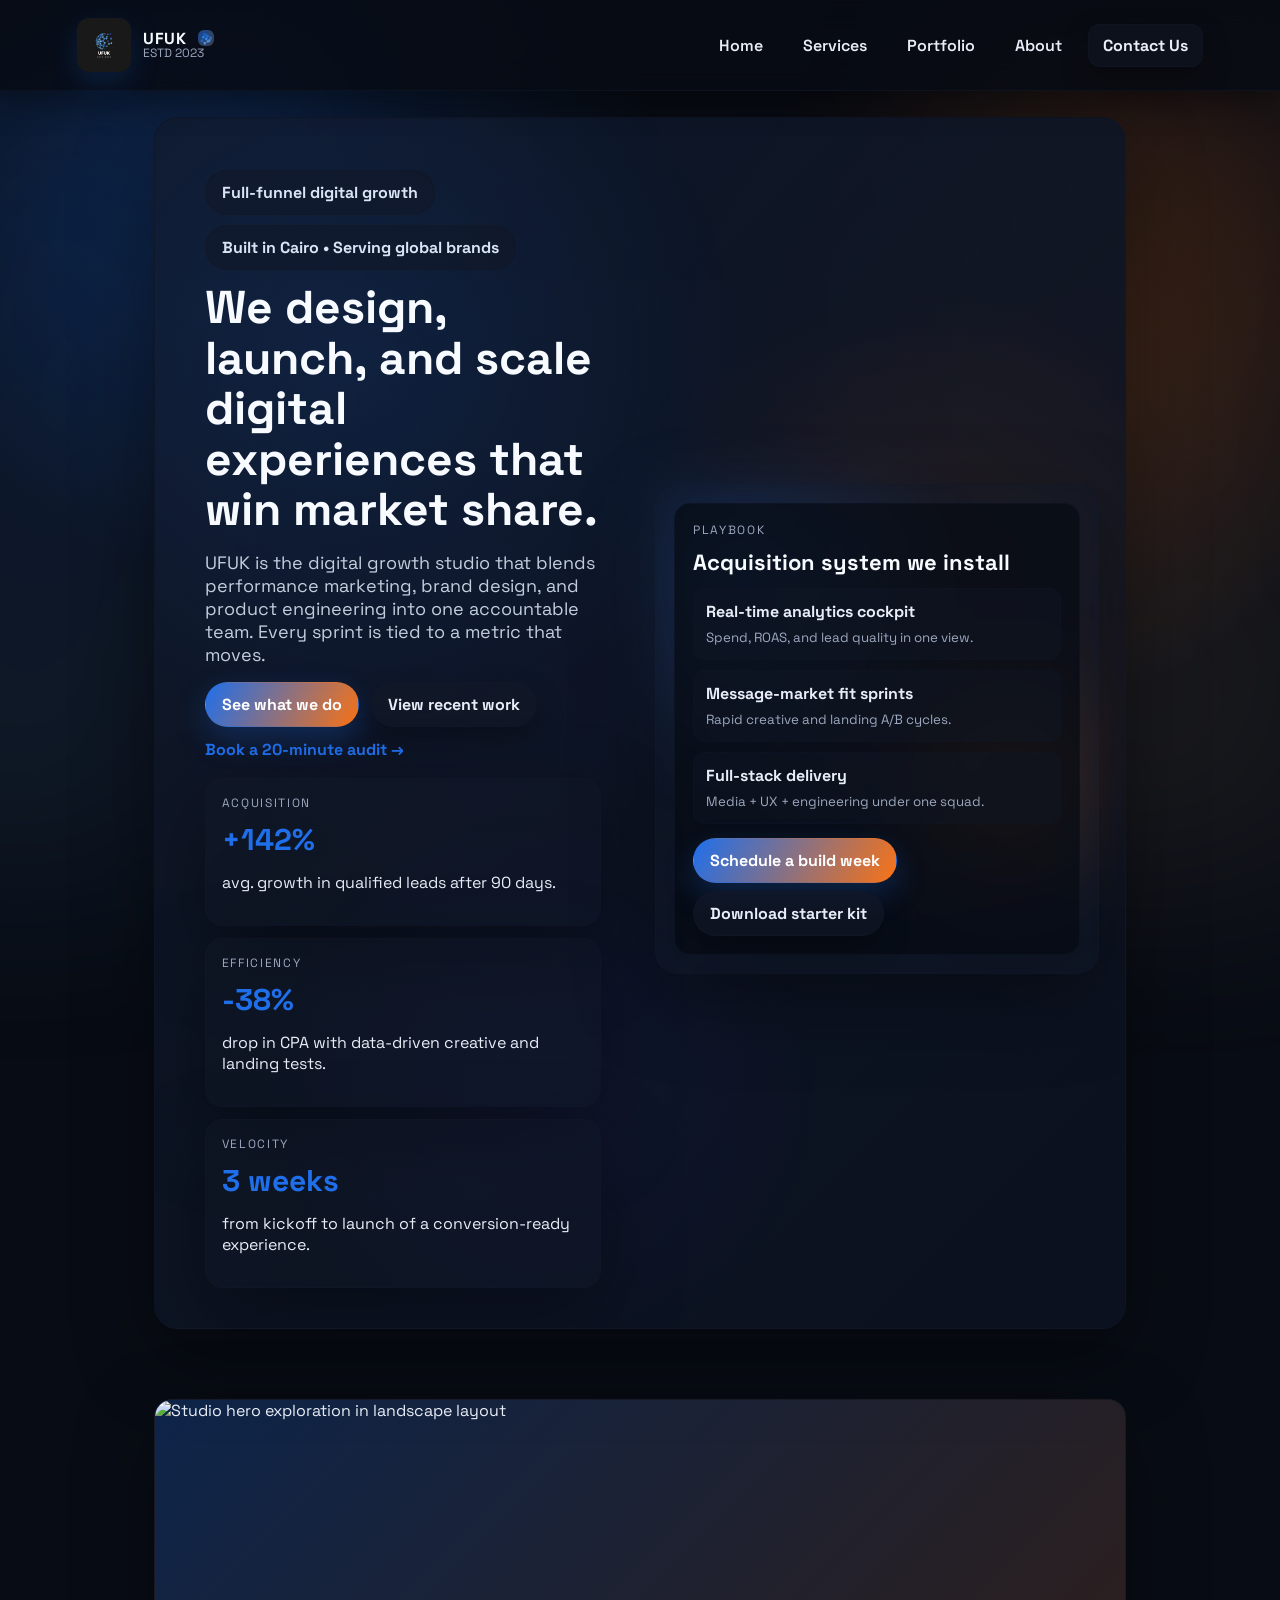
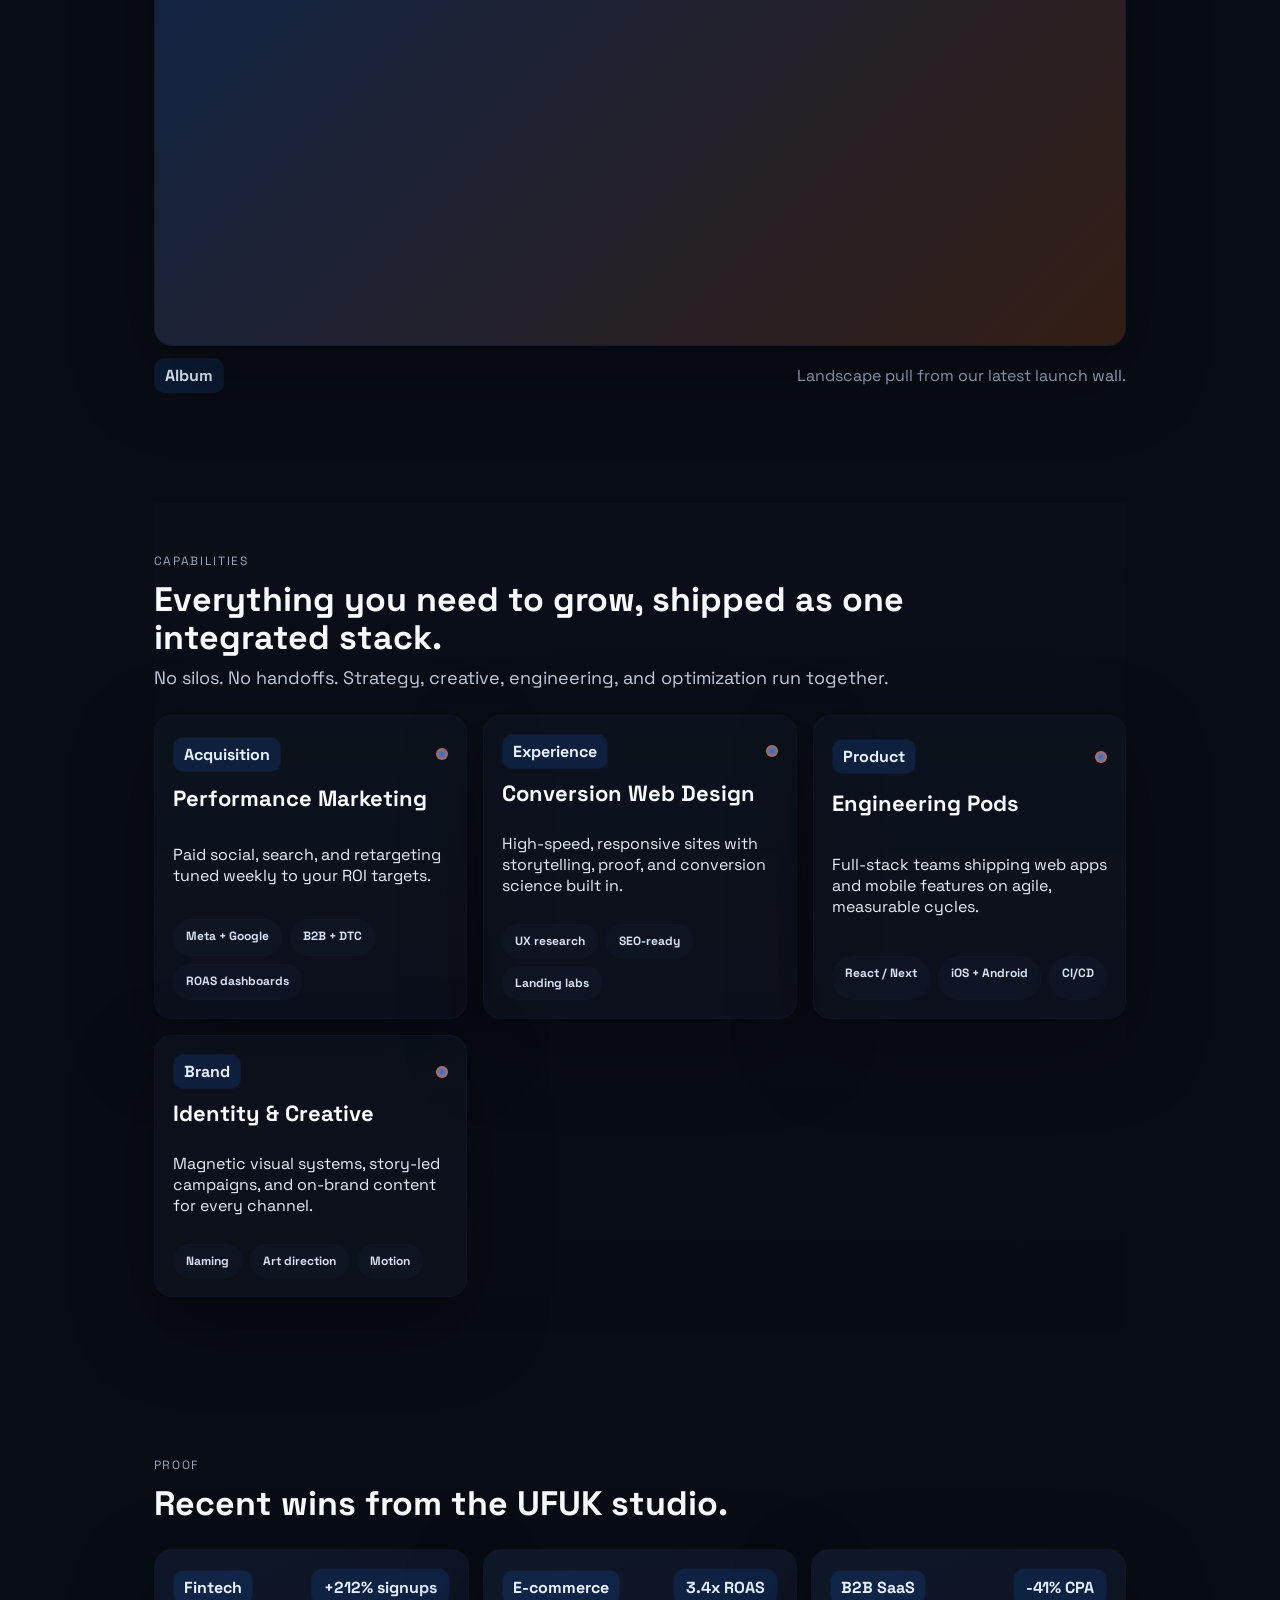
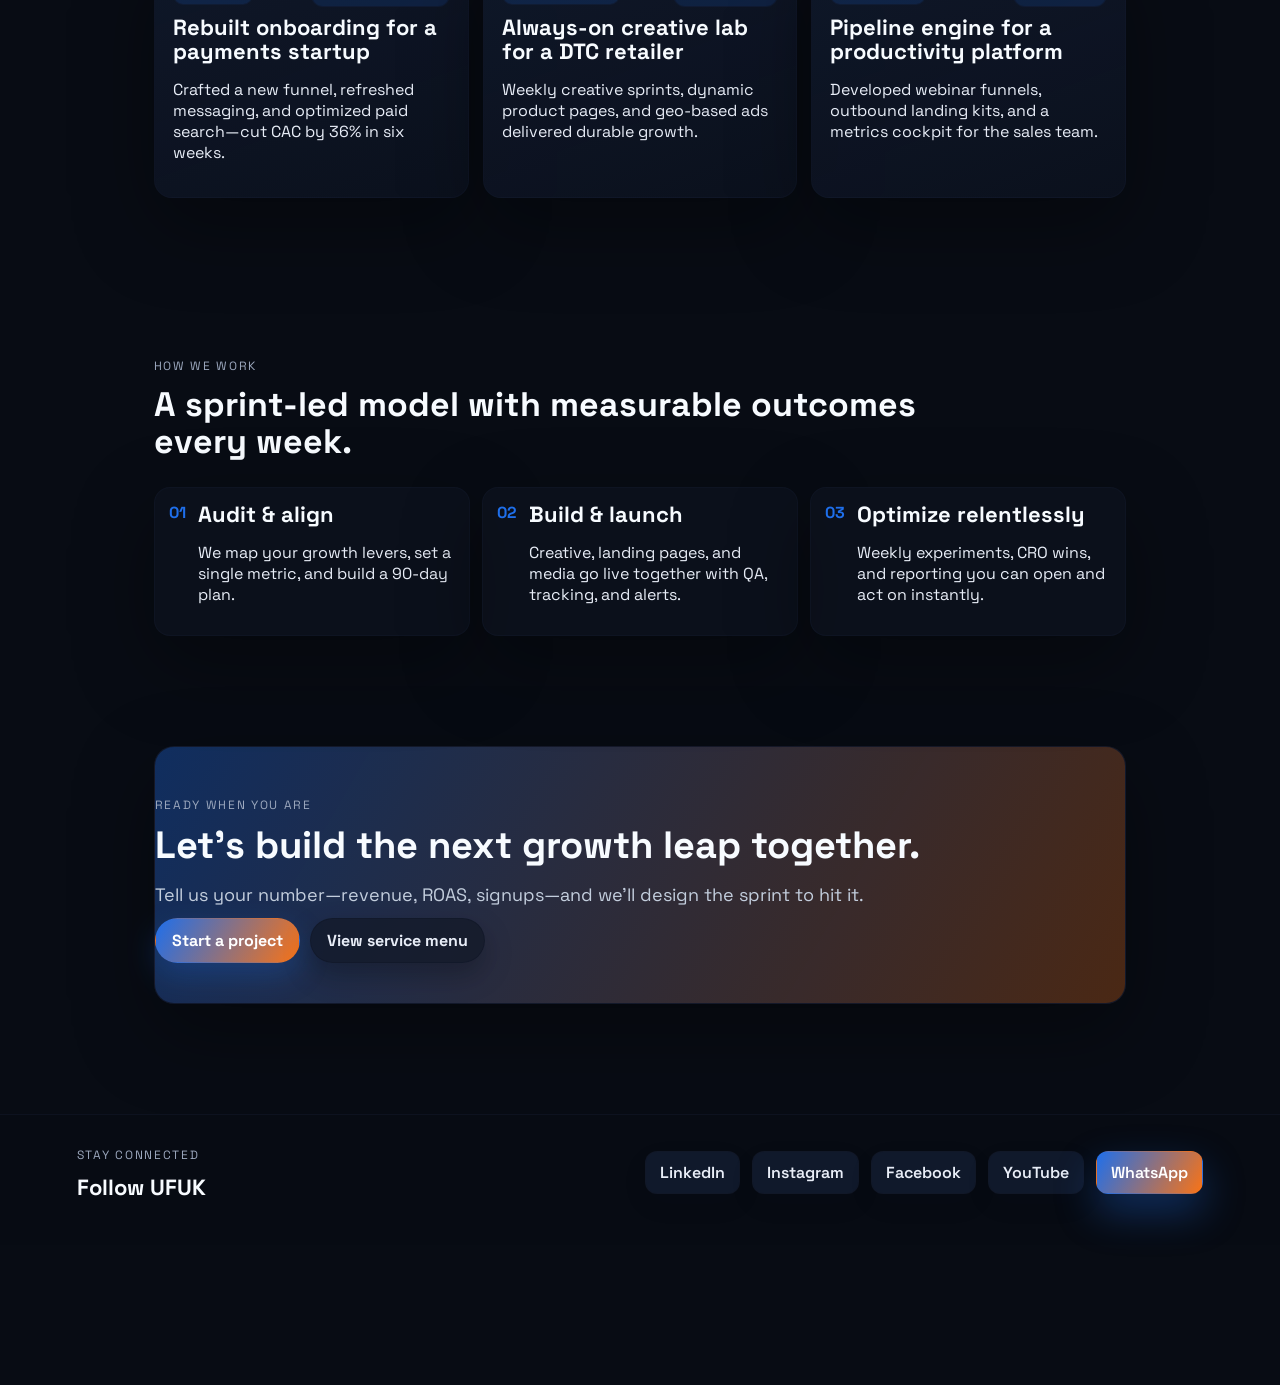
==== index.html @ 72c38199 "update" ====
<!DOCTYPE html>
<html lang="en">
<head>
  <meta charset="UTF-8">
  <meta name="viewport" content="width=device-width, initial-scale=1.0">
  <title>UFUK | Digital Growth Studio</title>
  <link rel="icon" type="image/jpeg" sizes="32x32" href="icon.jpeg">
  <link rel="shortcut icon" href="logo.jpeg">
  <link rel="apple-touch-icon" href="logo.jpeg">
  <link rel="preconnect" href="https://fonts.googleapis.com">
  <link rel="preconnect" href="https://fonts.gstatic.com" crossorigin>
  <link href="https://fonts.googleapis.com/css2?family=Space+Grotesk:wght@400;500;600;700&display=swap" rel="stylesheet">
  <link rel="canonical" href="https://ufuk.it.com/">
  <script>
    // If someone lands on /index.html, send them to the root so the URL stays clean.
    (function() {
      const path = window.location.pathname;
      if (path.toLowerCase().endsWith('/index.html')) {
        const cleanPath = path.replace(/index\.html$/i, '') || '/';
        const target = cleanPath + window.location.search + window.location.hash;
        window.location.replace(target);
      }
    })();
  </script>
  <link rel="stylesheet" href="style.css">
</head>
<body>
  <div class="page-wrap">
    <div class="side-veil left" aria-hidden="true"></div>
    <div class="side-veil right" aria-hidden="true"></div>

    <header class="nav">
      <div class="brand">
        <img src="logo.jpeg" alt="UFUK logo">
        <div class="brand-text">
          <span class="brand-name">UFUK <span class="logo-chip" aria-hidden="true"></span></span>
          <span class="brand-sub">ESTD 2023</span>
        </div>
      </div>
      <nav class="nav-links">
        <a href="/">Home</a>
        <a href="services.html">Services</a>
        <a href="portfolio.html">Portfolio</a>
        <a href="about.html">About</a>
        <a href="contact.html" class="pill">Contact Us</a>
      </nav>
    </header>

    <main class="home">
      <section class="hero hero--immersive">
        <div class="hero-copy">
          <div class="hero-badges">
            <span class="pill pill-soft">Full-funnel digital growth</span>
            <span class="pill pill-soft">Built in Cairo • Serving global brands</span>
          </div>
          <h1>We design, launch, and scale digital experiences that win market share.</h1>
          <p class="lede">UFUK is the digital growth studio that blends performance marketing, brand design, and product engineering into one accountable team. Every sprint is tied to a metric that moves.</p>
          <div class="hero-actions">
            <a href="services.html" class="pill primary">See what we do</a>
            <a href="portfolio.html" class="pill ghost">View recent work</a>
            <a href="contact.html" class="link-inline">Book a 20‑minute audit →</a>
          </div>
          <div class="hero-metrics">
            <div class="metric-card tilt-card">
              <p class="eyebrow">Acquisition</p>
              <h3>+142%</h3>
              <p>avg. growth in qualified leads after 90 days.</p>
            </div>
            <div class="metric-card tilt-card">
              <p class="eyebrow">Efficiency</p>
              <h3>-38%</h3>
              <p>drop in CPA with data-driven creative and landing tests.</p>
            </div>
            <div class="metric-card tilt-card">
              <p class="eyebrow">Velocity</p>
              <h3>3 weeks</h3>
              <p>from kickoff to launch of a conversion-ready experience.</p>
            </div>
          </div>
        </div>
        <div class="hero-visual tilt-card">
          <div class="hero-visual__glow"></div>
          <div class="hero-visual__inner">
            <p class="eyebrow">Playbook</p>
            <h3>Acquisition system we install</h3>
            <ul class="hero-checklist">
              <li><span>Real-time analytics cockpit</span><small>Spend, ROAS, and lead quality in one view.</small></li>
              <li><span>Message-market fit sprints</span><small>Rapid creative and landing A/B cycles.</small></li>
              <li><span>Full-stack delivery</span><small>Media + UX + engineering under one squad.</small></li>
            </ul>
            <div class="hero-visual__cta">
              <span class="pill primary">Schedule a build week</span>
              <span class="pill ghost">Download starter kit</span>
            </div>
          </div>
        </div>
      </section>

      <section class="section album-strip">
        <div class="album-frame tilt-card">
          <img src="PN57MEurcq6.png" alt="Studio hero exploration in landscape layout">
        </div>
        <div class="album-caption">
          <span class="tag">Album</span>
          <p>Landscape pull from our latest launch wall.</p>
        </div>
      </section>

      <section class="section wave">
        <div class="section-header">
          <p class="eyebrow">Capabilities</p>
          <h2>Everything you need to grow, shipped as one integrated stack.</h2>
          <p class="lede">No silos. No handoffs. Strategy, creative, engineering, and optimization run together.</p>
        </div>
        <div class="capsule-grid">
          <article class="capsule tilt-card">
            <div class="capsule-top">
              <span class="tag">Acquisition</span>
              <span class="dot"></span>
            </div>
            <h3>Performance Marketing</h3>
            <p>Paid social, search, and retargeting tuned weekly to your ROI targets.</p>
            <div class="chip-row">
              <span class="chip">Meta + Google</span>
              <span class="chip">B2B + DTC</span>
              <span class="chip">ROAS dashboards</span>
            </div>
          </article>
          <article class="capsule tilt-card">
            <div class="capsule-top">
              <span class="tag">Experience</span>
              <span class="dot"></span>
            </div>
            <h3>Conversion Web Design</h3>
            <p>High-speed, responsive sites with storytelling, proof, and conversion science built in.</p>
            <div class="chip-row">
              <span class="chip">UX research</span>
              <span class="chip">SEO-ready</span>
              <span class="chip">Landing labs</span>
            </div>
          </article>
          <article class="capsule tilt-card">
            <div class="capsule-top">
              <span class="tag">Product</span>
              <span class="dot"></span>
            </div>
            <h3>Engineering Pods</h3>
            <p>Full-stack teams shipping web apps and mobile features on agile, measurable cycles.</p>
            <div class="chip-row">
              <span class="chip">React / Next</span>
              <span class="chip">iOS + Android</span>
              <span class="chip">CI/CD</span>
            </div>
          </article>
          <article class="capsule tilt-card">
            <div class="capsule-top">
              <span class="tag">Brand</span>
              <span class="dot"></span>
            </div>
            <h3>Identity & Creative</h3>
            <p>Magnetic visual systems, story-led campaigns, and on-brand content for every channel.</p>
            <div class="chip-row">
              <span class="chip">Naming</span>
              <span class="chip">Art direction</span>
              <span class="chip">Motion</span>
            </div>
          </article>
        </div>
      </section>

      <section class="section">
        <div class="section-header">
          <p class="eyebrow">Proof</p>
          <h2>Recent wins from the UFUK studio.</h2>
        </div>
        <div class="case-grid">
          <article class="case-card tilt-card">
            <div class="case-top">
              <span class="tag">Fintech</span>
              <span class="stat-bubble">+212% signups</span>
            </div>
            <h3>Rebuilt onboarding for a payments startup</h3>
            <p>Crafted a new funnel, refreshed messaging, and optimized paid search—cut CAC by 36% in six weeks.</p>
          </article>
          <article class="case-card tilt-card">
            <div class="case-top">
              <span class="tag">E‑commerce</span>
              <span class="stat-bubble">3.4x ROAS</span>
            </div>
            <h3>Always-on creative lab for a DTC retailer</h3>
            <p>Weekly creative sprints, dynamic product pages, and geo-based ads delivered durable growth.</p>
          </article>
          <article class="case-card tilt-card">
            <div class="case-top">
              <span class="tag">B2B SaaS</span>
              <span class="stat-bubble">-41% CPA</span>
            </div>
            <h3>Pipeline engine for a productivity platform</h3>
            <p>Developed webinar funnels, outbound landing kits, and a metrics cockpit for the sales team.</p>
          </article>
        </div>
      </section>

      <section class="section process">
        <div class="section-header">
          <p class="eyebrow">How we work</p>
          <h2>A sprint-led model with measurable outcomes every week.</h2>
        </div>
        <div class="process-rail">
          <div class="process-step tilt-card">
            <span class="step-number">01</span>
            <div>
              <h3>Audit & align</h3>
              <p>We map your growth levers, set a single metric, and build a 90-day plan.</p>
            </div>
          </div>
          <div class="process-step tilt-card">
            <span class="step-number">02</span>
            <div>
              <h3>Build & launch</h3>
              <p>Creative, landing pages, and media go live together with QA, tracking, and alerts.</p>
            </div>
          </div>
          <div class="process-step tilt-card">
            <span class="step-number">03</span>
            <div>
              <h3>Optimize relentlessly</h3>
              <p>Weekly experiments, CRO wins, and reporting you can open and act on instantly.</p>
            </div>
          </div>
        </div>
      </section>

      <section class="section cta-banner tilt-card">
        <div>
          <p class="eyebrow">Ready when you are</p>
          <h2>Let’s build the next growth leap together.</h2>
          <p class="lede">Tell us your number—revenue, ROAS, signups—and we’ll design the sprint to hit it.</p>
        </div>
        <div class="cta-actions">
          <a href="contact.html" class="pill primary">Start a project</a>
          <a href="services.html" class="pill ghost">View service menu</a>
        </div>
      </section>
    </main>

    <footer class="footer">
      <div class="footer-inner">
        <div>
          <p class="eyebrow">Stay connected</p>
          <h3>Follow UFUK</h3>
        </div>
        <div class="social-links">
          <a class="social-link" href="https://www.linkedin.com" target="_blank" rel="noreferrer">LinkedIn</a>
          <a class="social-link" href="https://www.instagram.com" target="_blank" rel="noreferrer">Instagram</a>
          <a class="social-link" href="https://www.facebook.com" target="_blank" rel="noreferrer">Facebook</a>
          <a class="social-link" href="https://www.youtube.com" target="_blank" rel="noreferrer">YouTube</a>
          <a class="social-link highlight" href="https://wa.me/15551234567" target="_blank" rel="noreferrer">WhatsApp</a>
        </div>
      </div>
    </footer>
  </div>
  <script src="script.js"></script>
</body>
</html>
---- style.css ----
:root {
  --ink: #0f172a;
  --muted: #4b5563;
  --accent: #1f6feb;
  --accent-2: #f97316;
  --bg: #080c14;
  --panel: #0f1729;
  --card: #10192b;
  --frost-base: 18, 24, 40;
  --frost-02: rgba(var(--frost-base), 0.22);
  --frost-03: rgba(var(--frost-base), 0.32);
  --frost-04: rgba(var(--frost-base), 0.42);
  --frost-05: rgba(var(--frost-base), 0.52);
  --frost-06: rgba(var(--frost-base), 0.6);
  --frost-08: rgba(var(--frost-base), 0.72);
  --frost-12: rgba(var(--frost-base), 0.82);
  --frost-18: rgba(var(--frost-base), 0.9);
  --border: var(--frost-08);
  --muted-border: var(--frost-06);
  --shadow: 0 28px 80px rgba(0, 0, 0, 0.35);
  --gradient: radial-gradient(circle at 20% 20%, rgba(31, 111, 235, 0.2), transparent 32%),
              radial-gradient(circle at 80% 40%, rgba(249, 115, 22, 0.16), transparent 30%),
              radial-gradient(circle at 40% 80%, rgba(79, 70, 229, 0.12), transparent 25%);
  font-family: 'Space Grotesk', system-ui, -apple-system, sans-serif;
  color: var(--ink);
  background: var(--bg);
}

* {
  box-sizing: border-box;
}

body {
  margin: 0;
  background: var(--bg);
  color: #e8edf7;
  min-height: 100vh;
  overflow-x: hidden;
  background-image: var(--gradient);
  background-attachment: fixed;
}

a {
  color: inherit;
  text-decoration: none;
}

img {
  max-width: 100%;
  display: block;
}

.page-wrap {
  position: relative;
  min-height: 100vh;
  padding-bottom: 140px;
  z-index: 1;
  isolation: isolate;
}

.side-veil {
  position: fixed;
  top: 0;
  width: 36vw;
  height: 100vh;
  filter: blur(100px);
  opacity: 0.5;
  pointer-events: none;
  z-index: 0;
}

.side-veil.left {
  left: -12vw;
  background: radial-gradient(circle at 50% 30%, rgba(31, 111, 235, 0.32), transparent 60%),
              radial-gradient(circle at 30% 80%, rgba(96, 165, 250, 0.22), transparent 55%);
}

.side-veil.right {
  right: -10vw;
  background: radial-gradient(circle at 60% 20%, rgba(249, 115, 22, 0.28), transparent 55%),
              radial-gradient(circle at 40% 80%, rgba(255, 200, 160, 0.18), transparent 60%);
}

.nav {
  position: sticky;
  top: 0;
  z-index: 5;
  display: flex;
  align-items: center;
  justify-content: space-between;
  padding: 18px 6vw;
  background: rgba(8, 12, 20, 0.82);
  backdrop-filter: blur(18px);
  border-bottom: 1px solid var(--muted-border);
  box-shadow: 0 12px 30px rgba(0, 0, 0, 0.35);
  color: #e8edf7;
}

.brand {
  display: flex;
  align-items: center;
  gap: 12px;
}

.brand img {
  height: 54px;
  width: 54px;
  object-fit: cover;
  border-radius: 12px;
  box-shadow: 0 10px 30px rgba(31, 111, 235, 0.18);
}

.brand-text {
  display: grid;
  line-height: 1.1;
}

.brand-name {
  font-weight: 700;
  letter-spacing: 0.05em;
  color: #f7fbff;
}

.logo-chip {
  display: inline-block;
  width: 16px;
  height: 16px;
  margin-left: 6px;
  border-radius: 6px;
  background: radial-gradient(circle at 30% 30%, rgba(31, 111, 235, 0.6), rgba(255, 255, 255, 0.2)),
              url('favicon.svg') center/cover no-repeat;
  vertical-align: -2px;
}

.brand-sub {
  font-size: 12px;
  color: #9ca8be;
}

.nav-links {
  display: flex;
  align-items: center;
  gap: 12px;
  font-weight: 600;
  color: #e8edf7;
}

.nav-links a {
  padding: 10px 14px;
  border-radius: 12px;
  transition: color 180ms ease, background 180ms ease, transform 180ms ease;
}

.nav-links a:hover {
  color: var(--accent);
  background: rgba(31, 111, 235, 0.12);
  transform: translateY(-2px);
}

.pill {
  border-radius: 999px;
  padding: 11px 16px;
  border: 1px solid var(--muted-border);
  display: inline-flex;
  align-items: center;
  gap: 8px;
  font-weight: 700;
  color: #e8edf7;
  background: var(--frost-05);
  box-shadow: 0 12px 28px rgba(0, 0, 0, 0.26);
  transition: transform 200ms ease, box-shadow 200ms ease, background 200ms ease, color 200ms ease;
}

.pill:hover {
  transform: translateY(-2px);
  box-shadow: 0 18px 40px rgba(0, 0, 0, 0.38);
  color: #fff;
}

main {
  position: relative;
  z-index: 1;
}

.home {
  padding: 26px 6vw 80px;
  display: grid;
  gap: 70px;
}

.eyebrow {
  text-transform: uppercase;
  letter-spacing: 0.14em;
  font-size: 12px;
  color: #9ca8be;
  margin: 0 0 12px;
}

h1, h2, h3 {
  margin: 0 0 16px;
  line-height: 1.1;
  color: #f7fbff;
}

h1 { font-size: clamp(34px, 4.4vw, 56px); }
h2 { font-size: clamp(28px, 3.2vw, 38px); }
h3 { margin: 0 0 10px; font-size: 22px; }

h3 {
  margin: 0;
}

.lede {
  margin: 0;
  max-width: 760px;
  color: #c3cedd;
  font-size: 18px;
}

.hero {
  position: relative;
  display: grid;
  grid-template-columns: repeat(auto-fit, minmax(320px, 1fr));
  gap: 30px;
  align-items: center;
  padding: 32px;
  border-radius: 32px;
  border: 1px solid var(--muted-border);
  background: linear-gradient(135deg, rgba(16, 25, 43, 0.92), rgba(10, 14, 24, 0.9));
  box-shadow: var(--shadow);
  overflow: hidden;
}

.hero::after {
  content: "";
  position: absolute;
  inset: 0;
  background: var(--gradient);
  opacity: 0.6;
  z-index: 0;
}

.hero-copy, .hero-visual {
  position: relative;
  z-index: 1;
}

.hero-badges {
  display: flex;
  gap: 10px;
  flex-wrap: wrap;
  margin-bottom: 12px;
}

.pill-soft {
  background: var(--frost-06);
  border-color: var(--frost-12);
  color: #d9e4f5;
  box-shadow: none;
}

.hero-actions {
  display: flex;
  gap: 10px;
  flex-wrap: wrap;
  margin: 18px 0 12px;
}

.link-inline {
  display: inline-flex;
  gap: 6px;
  align-items: center;
  font-weight: 700;
  color: var(--accent);
}

.hero-metrics {
  display: grid;
  grid-template-columns: repeat(auto-fit, minmax(220px, 1fr));
  gap: 12px;
  margin-top: 18px;
}

.metric-card {
  background: var(--frost-04);
  border: 1px solid var(--muted-border);
  border-radius: 18px;
  padding: 16px;
  box-shadow: var(--shadow);
}

.metric-card h3 {
  font-size: 30px;
  margin: 4px 0;
  color: var(--accent);
}

.hero-visual {
  background: var(--frost-04);
  border: 1px solid var(--muted-border);
  border-radius: 22px;
  padding: 18px;
  box-shadow: var(--shadow);
  backdrop-filter: blur(4px);
}

.hero-visual__glow {
  position: absolute;
  inset: 0;
  background: radial-gradient(circle at 20% 20%, rgba(31, 111, 235, 0.25), transparent 40%),
              radial-gradient(circle at 80% 60%, rgba(249, 115, 22, 0.2), transparent 35%);
  filter: blur(30px);
  z-index: 0;
}

.hero-visual__inner {
  position: relative;
  z-index: 1;
  border: 1px solid var(--muted-border);
  border-radius: 16px;
  padding: 18px;
  background: rgba(8, 12, 20, 0.72);
}

.hero-checklist {
  list-style: none;
  padding: 0;
  margin: 14px 0 0;
  display: grid;
  gap: 10px;
}

.hero-checklist li {
  background: var(--frost-04);
  border: 1px dashed var(--muted-border);
  padding: 12px;
  border-radius: 12px;
}

.hero-checklist span {
  font-weight: 700;
  display: block;
  margin-bottom: 4px;
}

.hero-checklist small {
  color: #9ca8be;
}

.hero-visual__cta {
  display: flex;
  flex-wrap: wrap;
  gap: 8px;
  margin-top: 14px;
}

.section {
  margin: 0;
  padding: 10px 0 0;
}

.section-header {
  max-width: 820px;
  margin-bottom: 18px;
}

.wave {
  background: linear-gradient(180deg, var(--frost-02), rgba(8, 12, 20, 0));
  padding: 10px 0 0;
}

.capsule-grid {
  display: grid;
  grid-template-columns: repeat(auto-fit, minmax(240px, 1fr));
  gap: 16px;
}

.capsule {
  background: var(--frost-04);
  border: 1px solid var(--muted-border);
  border-radius: 18px;
  padding: 18px;
  box-shadow: var(--shadow);
  display: grid;
  gap: 12px;
}

.capsule-top {
  display: flex;
  justify-content: space-between;
  align-items: center;
}

.tag {
  padding: 8px 12px;
  border-radius: 999px;
  background: rgba(31, 111, 235, 0.14);
  color: var(--accent);
  font-weight: 700;
  border: 1px solid rgba(31, 111, 235, 0.3);
}

.dot {
  width: 12px;
  height: 12px;
  border-radius: 50%;
  background: radial-gradient(circle, var(--accent), var(--accent-2));
}

.chip-row {
  display: flex;
  gap: 8px;
  flex-wrap: wrap;
}

.chip {
  display: inline-flex;
  padding: 8px 12px;
  border-radius: 999px;
  background: var(--frost-06);
  color: #d6e1f3;
  border: 1px solid var(--muted-border);
  font-weight: 700;
  font-size: 12px;
}

/* Legacy / other pages service wall */
.services-wall {
  background: rgba(16, 25, 43, 0.8);
  border: 1px solid var(--muted-border);
  border-radius: 24px;
  box-shadow: var(--shadow);
  padding: 26px;
  position: relative;
  overflow: hidden;
}

.services-wall::after {
  content: "";
  position: absolute;
  inset: 10px 12px auto auto;
  width: 220px;
  height: 220px;
  background: url('icon.jpeg') no-repeat center/contain;
  opacity: 0.06;
  filter: drop-shadow(0 12px 20px rgba(0, 0, 0, 0.3));
  pointer-events: none;
}

.services-grid {
  display: grid;
  grid-template-columns: repeat(auto-fit, minmax(260px, 1fr));
  gap: 18px;
}

.service-card {
  background: var(--frost-04);
  border: 1px solid var(--muted-border);
  border-radius: 18px;
  padding: 0;
  box-shadow: var(--shadow);
  overflow: hidden;
  transition: transform 180ms ease, box-shadow 180ms ease, border-color 180ms ease;
}

.service-card:hover {
  transform: translateY(-6px);
  box-shadow: 0 24px 70px rgba(0, 0, 0, 0.35);
  border-color: rgba(31, 111, 235, 0.25);
}

.service-card summary {
  list-style: none;
  cursor: pointer;
  padding: 18px 18px 16px;
  display: flex;
  align-items: center;
  justify-content: space-between;
  gap: 12px;
}

.service-card summary::-webkit-details-marker {
  display: none;
}

.service-title {
  font-weight: 700;
  line-height: 1.2;
}

.chevron {
  font-size: 22px;
  color: #9ca8be;
  transition: transform 180ms ease, color 180ms ease;
}

.service-card[open] .chevron {
  transform: rotate(90deg);
  color: var(--accent);
}

.service-body {
  padding: 0 18px 18px;
  border-top: 1px solid var(--muted-border);
  color: #c3cedd;
  line-height: 1.6;
  background: linear-gradient(180deg, rgba(31, 111, 235, 0.08), transparent 30%);
}

.service-body p {
  margin: 14px 0 0;
}

.case-grid {
  display: grid;
  grid-template-columns: repeat(auto-fit, minmax(260px, 1fr));
  gap: 14px;
}

.case-card {
  background: linear-gradient(160deg, rgba(16, 25, 43, 0.9), rgba(12, 18, 32, 0.8));
  border: 1px solid var(--muted-border);
  border-radius: 18px;
  padding: 18px;
  box-shadow: var(--shadow);
  position: relative;
}

.case-top {
  display: flex;
  justify-content: space-between;
  align-items: center;
  margin-bottom: 8px;
}

.stat-bubble {
  padding: 8px 12px;
  border-radius: 12px;
  background: rgba(31, 111, 235, 0.15);
  color: #e3ecff;
  font-weight: 700;
  border: 1px solid var(--muted-border);
}

.process-rail {
  display: grid;
  grid-template-columns: repeat(auto-fit, minmax(260px, 1fr));
  gap: 12px;
}

.process-step {
  background: var(--frost-04);
  border: 1px solid var(--muted-border);
  border-radius: 16px;
  padding: 14px;
  display: flex;
  gap: 12px;
  align-items: flex-start;
  box-shadow: var(--shadow);
}

.step-number {
  font-weight: 800;
  color: var(--accent);
}

.cta-banner {
  background: linear-gradient(120deg, rgba(31, 111, 235, 0.35), rgba(249, 115, 22, 0.28));
  border: 1px solid var(--frost-18);
  border-radius: 20px;
  padding: 22px;
  display: flex;
  flex-wrap: wrap;
  align-items: center;
  justify-content: space-between;
  gap: 12px;
  box-shadow: var(--shadow);
}

.cta-actions {
  display: flex;
  gap: 10px;
  flex-wrap: wrap;
}

.tilt-card {
  transition: transform 180ms ease, box-shadow 180ms ease;
}

.footer {
  position: relative;
  margin-top: 30px;
  padding: 32px 6vw 46px;
  border-top: 1px solid var(--muted-border);
  background: rgba(8, 12, 20, 0.92);
  backdrop-filter: blur(10px);
  z-index: 1;
}

.footer-inner {
  display: flex;
  align-items: center;
  justify-content: space-between;
  gap: 20px;
  flex-wrap: wrap;
}

.footer h3 {
  margin: 6px 0 0;
}

.social-links {
  display: flex;
  gap: 12px;
  flex-wrap: wrap;
}

.social-link {
  padding: 10px 14px;
  border-radius: 12px;
  border: 1px solid var(--border);
  background: var(--card);
  box-shadow: 0 10px 28px rgba(15, 23, 42, 0.06);
  font-weight: 600;
  transition: transform 180ms ease, box-shadow 180ms ease, color 180ms ease, border-color 180ms ease;
}

.social-link:hover {
  transform: translateY(-3px);
  box-shadow: 0 18px 40px rgba(15, 23, 42, 0.14);
  color: var(--accent);
  border-color: rgba(31, 111, 235, 0.35);
}

.social-link.highlight {
  background: linear-gradient(120deg, var(--accent), var(--accent-2));
  color: #fff;
  border-color: transparent;
  box-shadow: 0 18px 40px rgba(31, 111, 235, 0.35);
}

.social-link.highlight:hover {
  color: #fff;
  transform: translateY(-4px) scale(1.01);
}

@media (max-width: 720px) {
  .nav {
    padding: 14px 16px;
  }
  .nav-links {
    gap: 8px;
  }
  .services-page {
    padding: 50px 16px 30px;
  }
  .services-wall {
    padding: 18px;
  }
  .services-grid {
    grid-template-columns: 1fr;
  }
}
.reveal {
  animation: fadeUp 420ms ease forwards;
}

@keyframes fadeUp {
  from { opacity: 0; transform: translateY(10px); }
  to { opacity: 1; transform: translateY(0); }
}
/* Shared section and legacy layouts so other pages keep structure */
.section {
  margin: 0 6vw;
  padding: 50px 0 40px;
}

.section-header {
  max-width: 780px;
  margin-bottom: 26px;
}

.section-header h2 {
  margin: 6px 0 10px;
  font-size: clamp(26px, 3vw, 34px);
}

.section-header .lede {
  margin: 0;
}

.hero {
  margin: 0 6vw;
  padding: 52px 26px 40px;
  display: grid;
  grid-template-columns: repeat(auto-fit, minmax(280px, 1fr));
  gap: 30px;
  align-items: center;
  background: linear-gradient(135deg, rgba(16, 25, 43, 0.9), rgba(12, 18, 32, 0.88));
  border: 1px solid var(--muted-border);
  border-radius: 24px;
  box-shadow: var(--shadow);
  overflow: hidden;
}

.hero.slim-hero {
  min-height: auto;
}

.hero-copy {
  padding: 0 24px;
}

.hero-copy h1 {
  font-size: clamp(30px, 4vw, 46px);
}

.hero-actions {
  display: flex;
  gap: 12px;
  flex-wrap: wrap;
  margin-top: 16px;
}

.stats {
  background: var(--frost-05);
  border: 1px solid var(--muted-border);
  border-radius: 24px;
  padding: 40px 26px;
  box-shadow: var(--shadow);
}

.stats-grid {
  display: grid;
  grid-template-columns: repeat(auto-fit, minmax(150px, 1fr));
  gap: 20px;
  text-align: center;
}

.stat h3 {
  font-size: 36px;
  font-weight: 700;
  color: var(--accent);
  margin: 0 0 8px;
}

.stat p {
  margin: 0;
  color: #c3cedd;
  font-weight: 600;
}

.inline-logo {
  height: 32px;
  width: 32px;
  object-fit: cover;
  margin-right: 10px;
  vertical-align: middle;
  border-radius: 8px;
}

/* Legacy service cards in services.html */
article.service-card {
  padding: 18px;
}

.service-card ul {
  padding-left: 20px;
  margin: 14px 0 0;
  color: #c3cedd;
}

.card-top {
  display: flex;
  align-items: center;
  justify-content: space-between;
  margin-bottom: 10px;
  font-weight: 700;
}

.tag {
  padding: 6px 10px;
  border-radius: 10px;
  background: rgba(31, 111, 235, 0.16);
  color: #e8f1ff;
  border: 1px solid var(--muted-border);
}

.price {
  color: #c3cedd;
}

/* CTA + contact form */
.section.cta {
  padding-top: 20px;
}

.cta-box {
  background: var(--frost-05);
  border: 1px solid var(--muted-border);
  border-radius: 20px;
  padding: 24px;
  box-shadow: var(--shadow);
  display: grid;
  grid-template-columns: repeat(auto-fit, minmax(260px, 1fr));
  gap: 20px;
}

.cta-form label {
  display: grid;
  gap: 6px;
  font-weight: 600;
  color: #e8edf7;
}

.cta-form input,
.cta-form textarea {
  padding: 12px 14px;
  border-radius: 12px;
  border: 1px solid var(--muted-border);
  background: var(--frost-03);
  font-family: inherit;
  font-size: 15px;
  color: #f7fbff;
}

.contact-info {
  background: var(--frost-04);
  border: 1px dashed var(--muted-border);
  border-radius: 14px;
  padding: 14px;
}

.socials {
  display: flex;
  gap: 10px;
  flex-wrap: wrap;
}

.socials a {
  padding: 8px 12px;
  border-radius: 10px;
  background: var(--frost-06);
  border: 1px solid var(--muted-border);
  font-weight: 600;
  color: #e8edf7;
}

/* FAQ + blog */
.faq-list details {
  background: var(--frost-05);
  border: 1px solid var(--muted-border);
  border-radius: 14px;
  padding: 12px 14px;
  margin-bottom: 10px;
  box-shadow: var(--shadow);
  color: #e8edf7;
}

.faq-list summary {
  cursor: pointer;
  font-weight: 700;
  color: #f7fbff;
}

.blog-grid,
.portfolio-grid {
  display: grid;
  grid-template-columns: repeat(auto-fit, minmax(260px, 1fr));
  gap: 16px;
}

.gallery-grid {
  display: grid;
  grid-template-columns: repeat(auto-fit, minmax(240px, 1fr));
  gap: 14px;
}

.gallery-card {
  background: var(--frost-04);
  border: 1px solid var(--muted-border);
  border-radius: 16px;
  padding: 10px;
  display: grid;
  gap: 10px;
  position: relative;
  overflow: hidden;
}

.gallery-thumb {
  position: relative;
  border-radius: 12px;
  overflow: hidden;
  aspect-ratio: 16 / 9;
  background: linear-gradient(120deg, rgba(31, 111, 235, 0.24), rgba(249, 115, 22, 0.18));
}

.gallery-thumb img {
  width: 100%;
  height: 100%;
  object-fit: cover;
  display: block;
  filter: saturate(1.05);
}

.gallery-card::after {
  content: "";
  position: absolute;
  inset: 8px;
  border-radius: 14px;
  border: 1px solid var(--muted-border);
  pointer-events: none;
}

.gallery-meta {
  display: grid;
  gap: 6px;
  padding: 4px;
  color: #dfe7f5;
}

.gallery-meta p {
  margin: 0;
  color: #b6c3d8;
  font-size: 14px;
}

.album-strip {
  padding-top: 0;
}

.album-frame {
  position: relative;
  border-radius: 18px;
  overflow: hidden;
  aspect-ratio: 16 / 9;
  background: linear-gradient(135deg, rgba(31, 111, 235, 0.25), rgba(249, 115, 22, 0.18));
  border: 1px solid var(--muted-border);
  box-shadow: var(--shadow);
}

.album-frame img {
  width: 100%;
  height: 100%;
  object-fit: cover;
  display: block;
  filter: saturate(1.03);
}

.album-caption {
  display: flex;
  align-items: center;
  justify-content: space-between;
  gap: 12px;
  margin-top: 12px;
  color: #c5d2e6;
}

.album-caption p {
  margin: 0;
  color: #9fb0c9;
}

.tile,
.folio-card,
.quote-card,
.about-card,
.step,
.member,
.member .avatar {
  background: var(--frost-05);
  border: 1px solid var(--muted-border);
  border-radius: 14px;
  padding: 14px;
  box-shadow: var(--shadow);
}

.tile h3,
.folio-card h3,
.about-card h3 {
  margin-top: 0;
  color: #f7fbff;
}

.metrics,
.badges,
.team-list {
  display: flex;
  gap: 8px;
  flex-wrap: wrap;
}

.badge {
  padding: 6px 10px;
  border-radius: 10px;
  background: rgba(31, 111, 235, 0.16);
  color: #e8f1ff;
  border: 1px solid var(--muted-border);
  font-weight: 700;
}

.step-list {
  display: grid;
  gap: 12px;
}

.step {
  display: flex;
  gap: 12px;
  align-items: center;
}

.step-number {
  font-weight: 800;
  color: var(--accent);
}

.member {
  display: flex;
  gap: 10px;
  align-items: center;
}

.member .avatar {
  height: 36px;
  width: 36px;
  display: grid;
  place-items: center;
  font-weight: 800;
  color: #f7fbff;
  background: rgba(31, 111, 235, 0.18);
}
.pill.primary {
  background: linear-gradient(120deg, var(--accent), var(--accent-2));
  color: #fff;
  border-color: transparent;
  box-shadow: 0 12px 30px rgba(31, 111, 235, 0.25);
}

.pill.ghost {
  background: var(--frost-08);
  color: #e8edf7;
  border-color: var(--muted-border);
}

.tilt-card {
  transition: transform 180ms ease, box-shadow 180ms ease;
}

@media (max-width: 900px) {
  .nav {
    padding: 14px 18px;
  }
  .home {
    padding: 18px 18px 60px;
    gap: 50px;
  }
  .hero {
    padding: 22px;
  }
  .hero-metrics {
    grid-template-columns: repeat(auto-fit, minmax(180px, 1fr));
  }
  .cta-banner {
    flex-direction: column;
    align-items: flex-start;
  }
}

@media (max-width: 720px) {
  .nav {
    padding: 14px 16px;
  }
  .nav-links {
    gap: 8px;
  }
  .services-page {
    padding: 50px 16px 30px;
  }
  .services-wall {
    padding: 18px;
  }
  .services-grid {
    grid-template-columns: 1fr;
  }
  .hero {
    grid-template-columns: 1fr;
  }
}
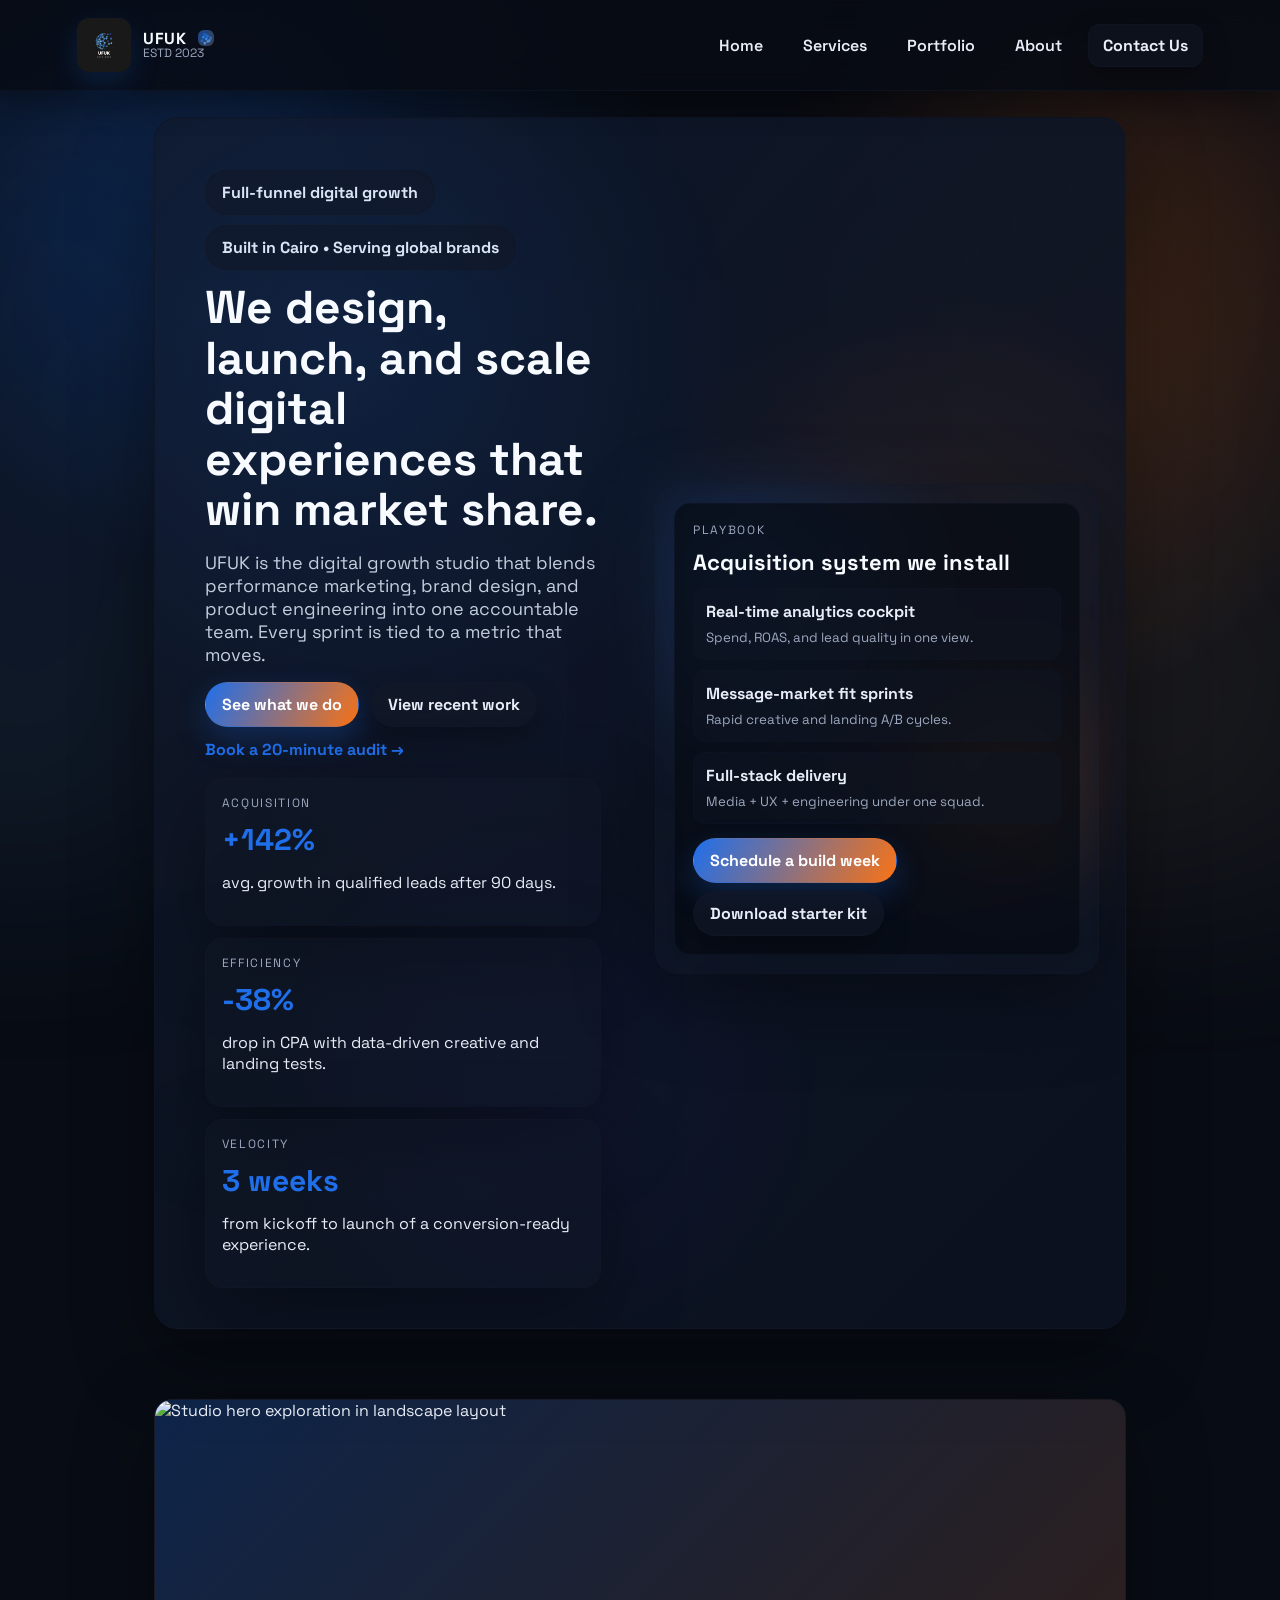
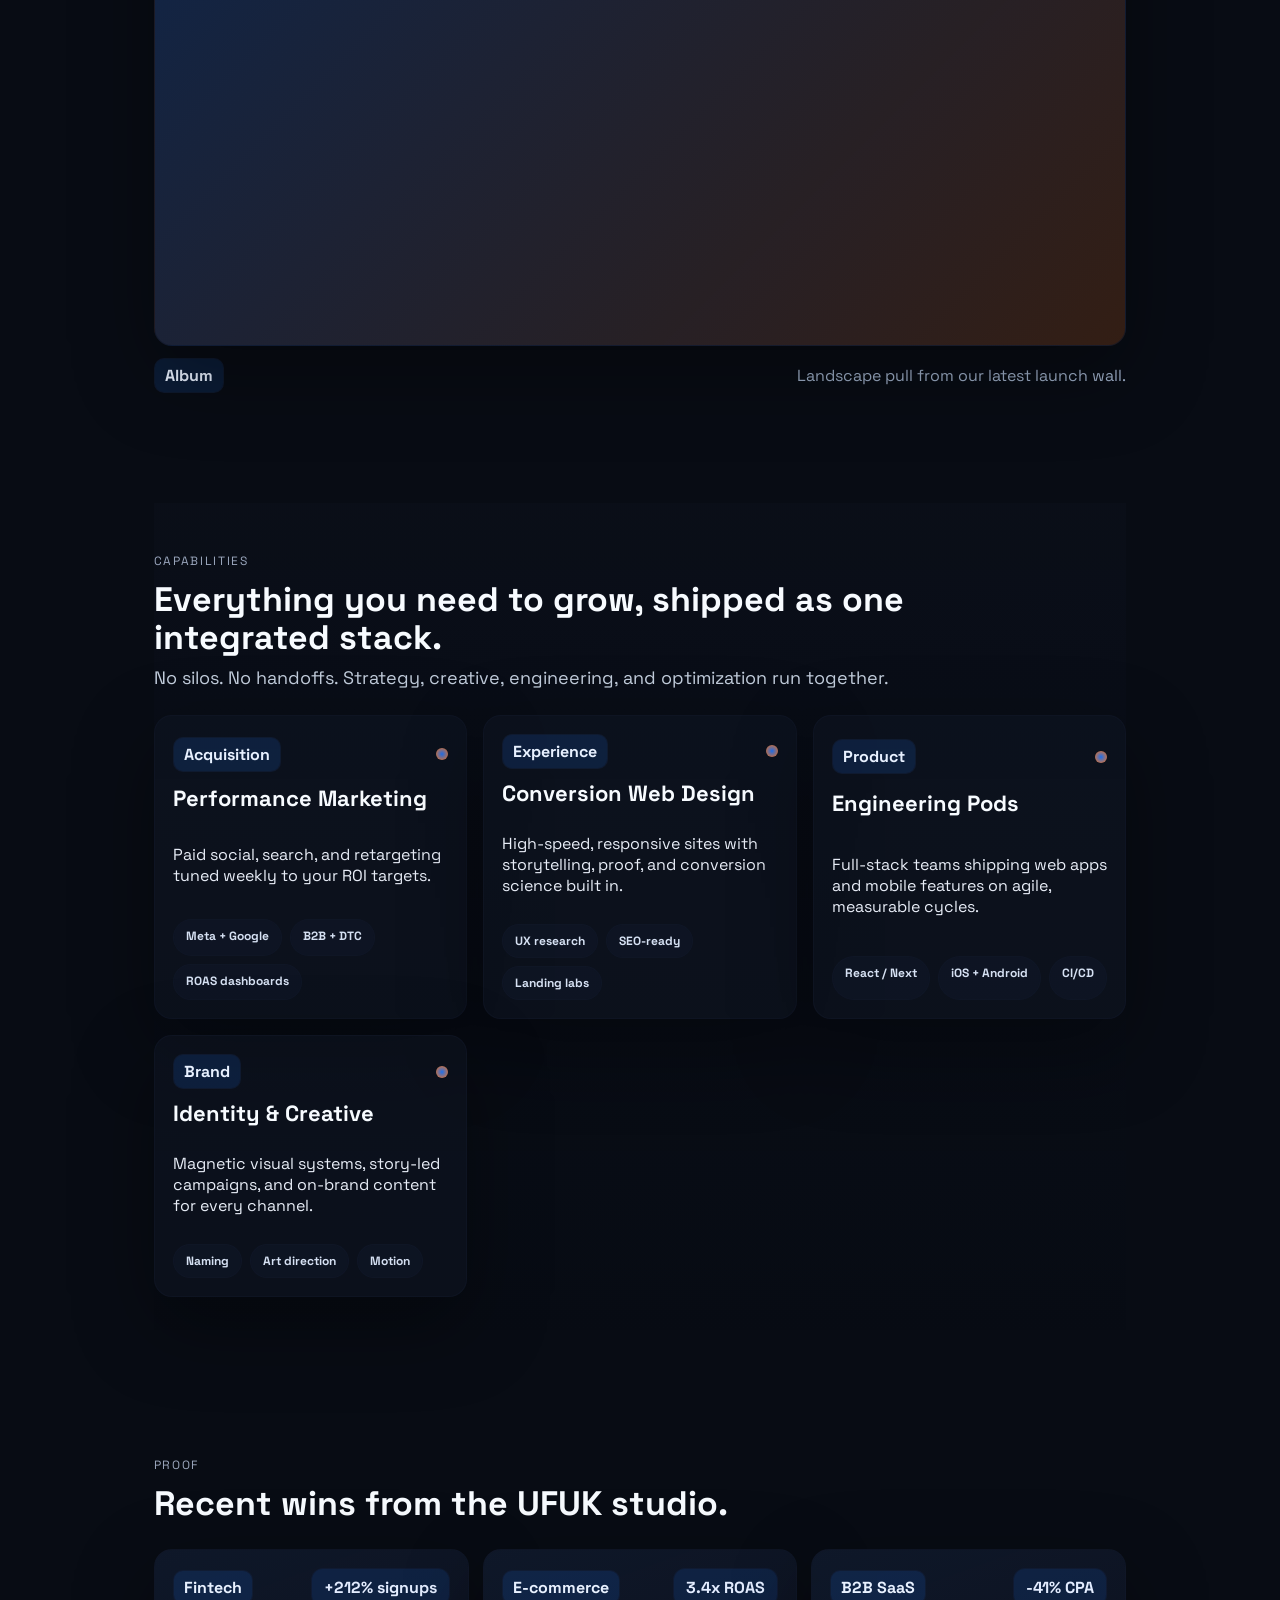
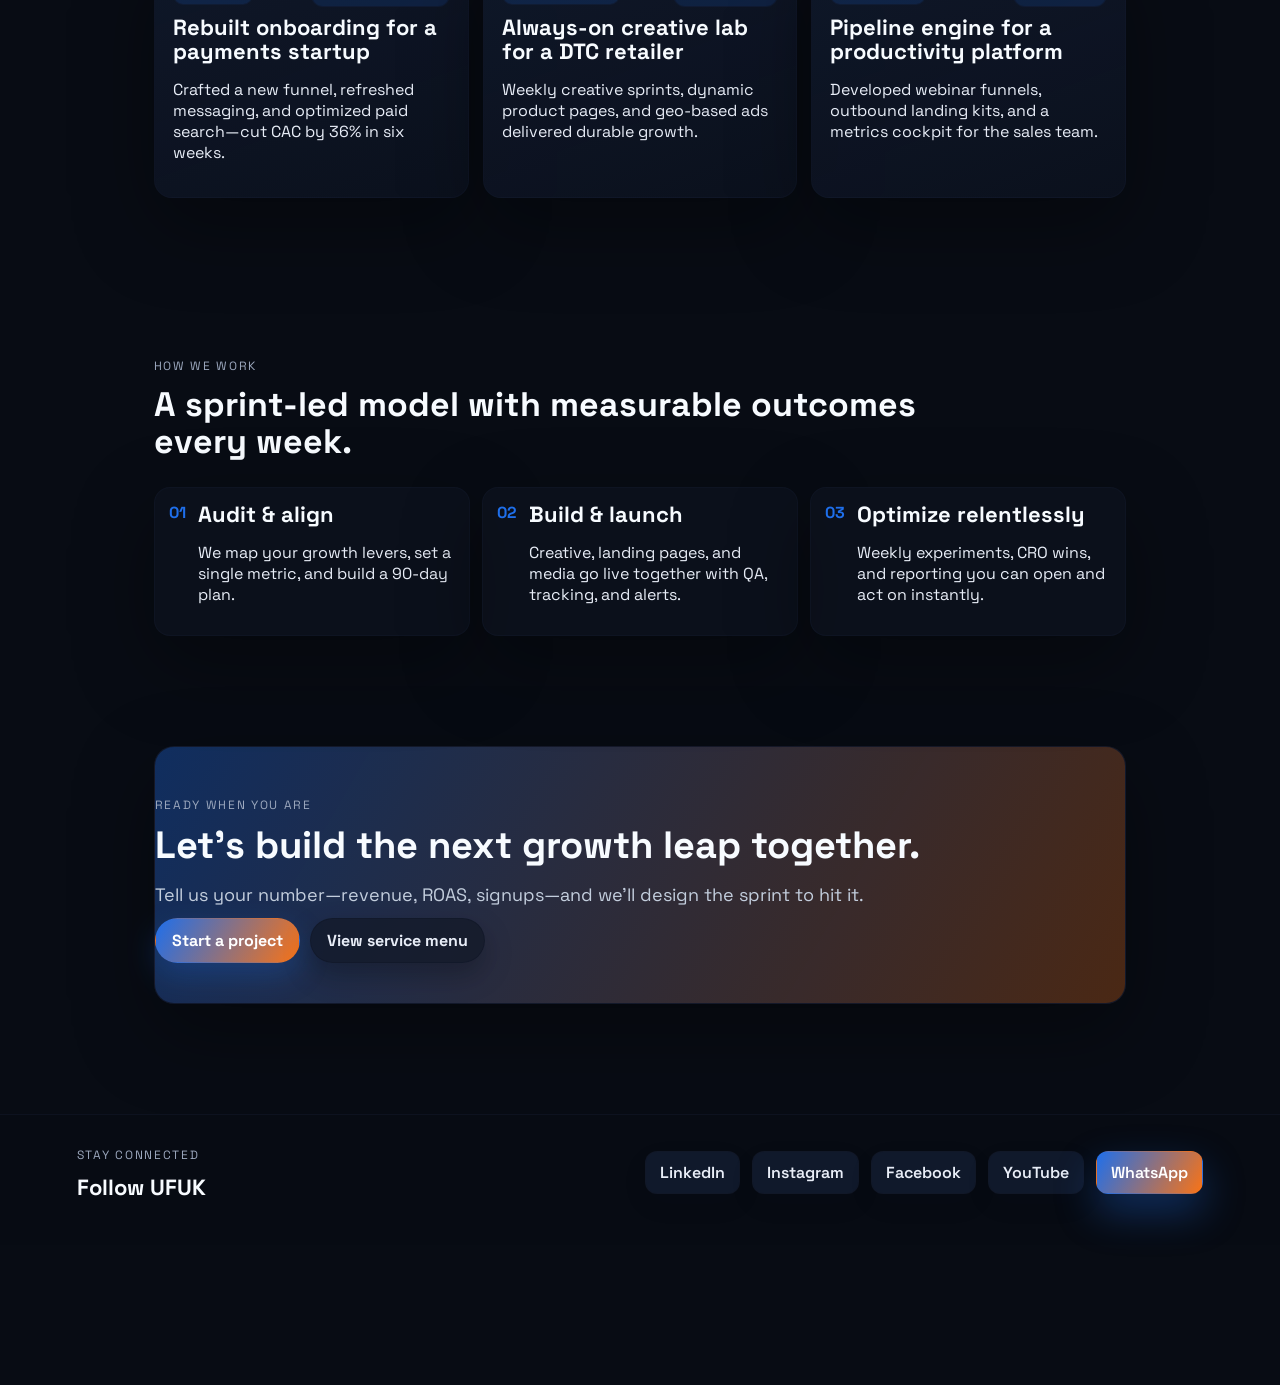
==== commit 27a41969: "update" ====
--- a/index.html
+++ b/index.html
@@ -98,7 +98,7 @@
 
       <section class="section album-strip">
         <div class="album-frame tilt-card">
-          <img src="PN57MEurcq6.png" alt="Studio hero exploration in landscape layout">
+          <img src="home1.png" alt="Studio hero exploration in landscape layout">
         </div>
         <div class="album-caption">
           <span class="tag">Album</span>
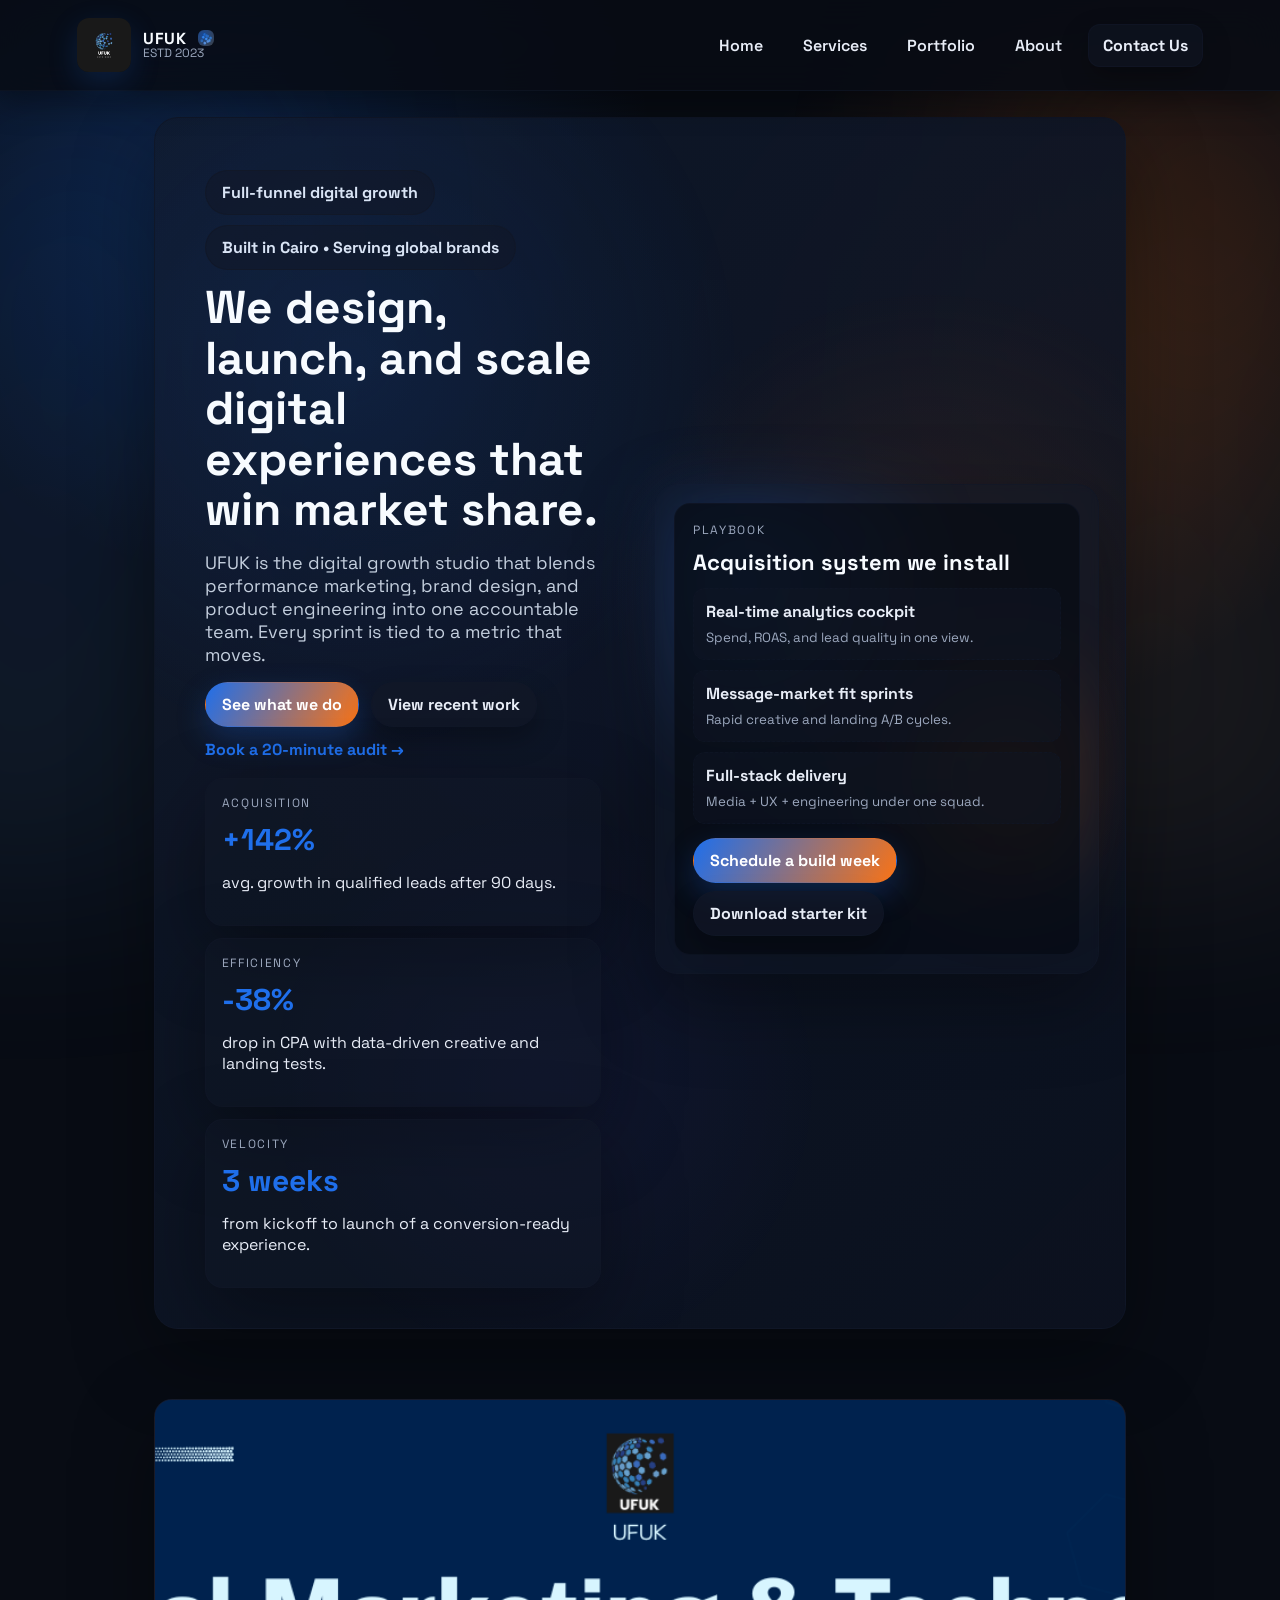
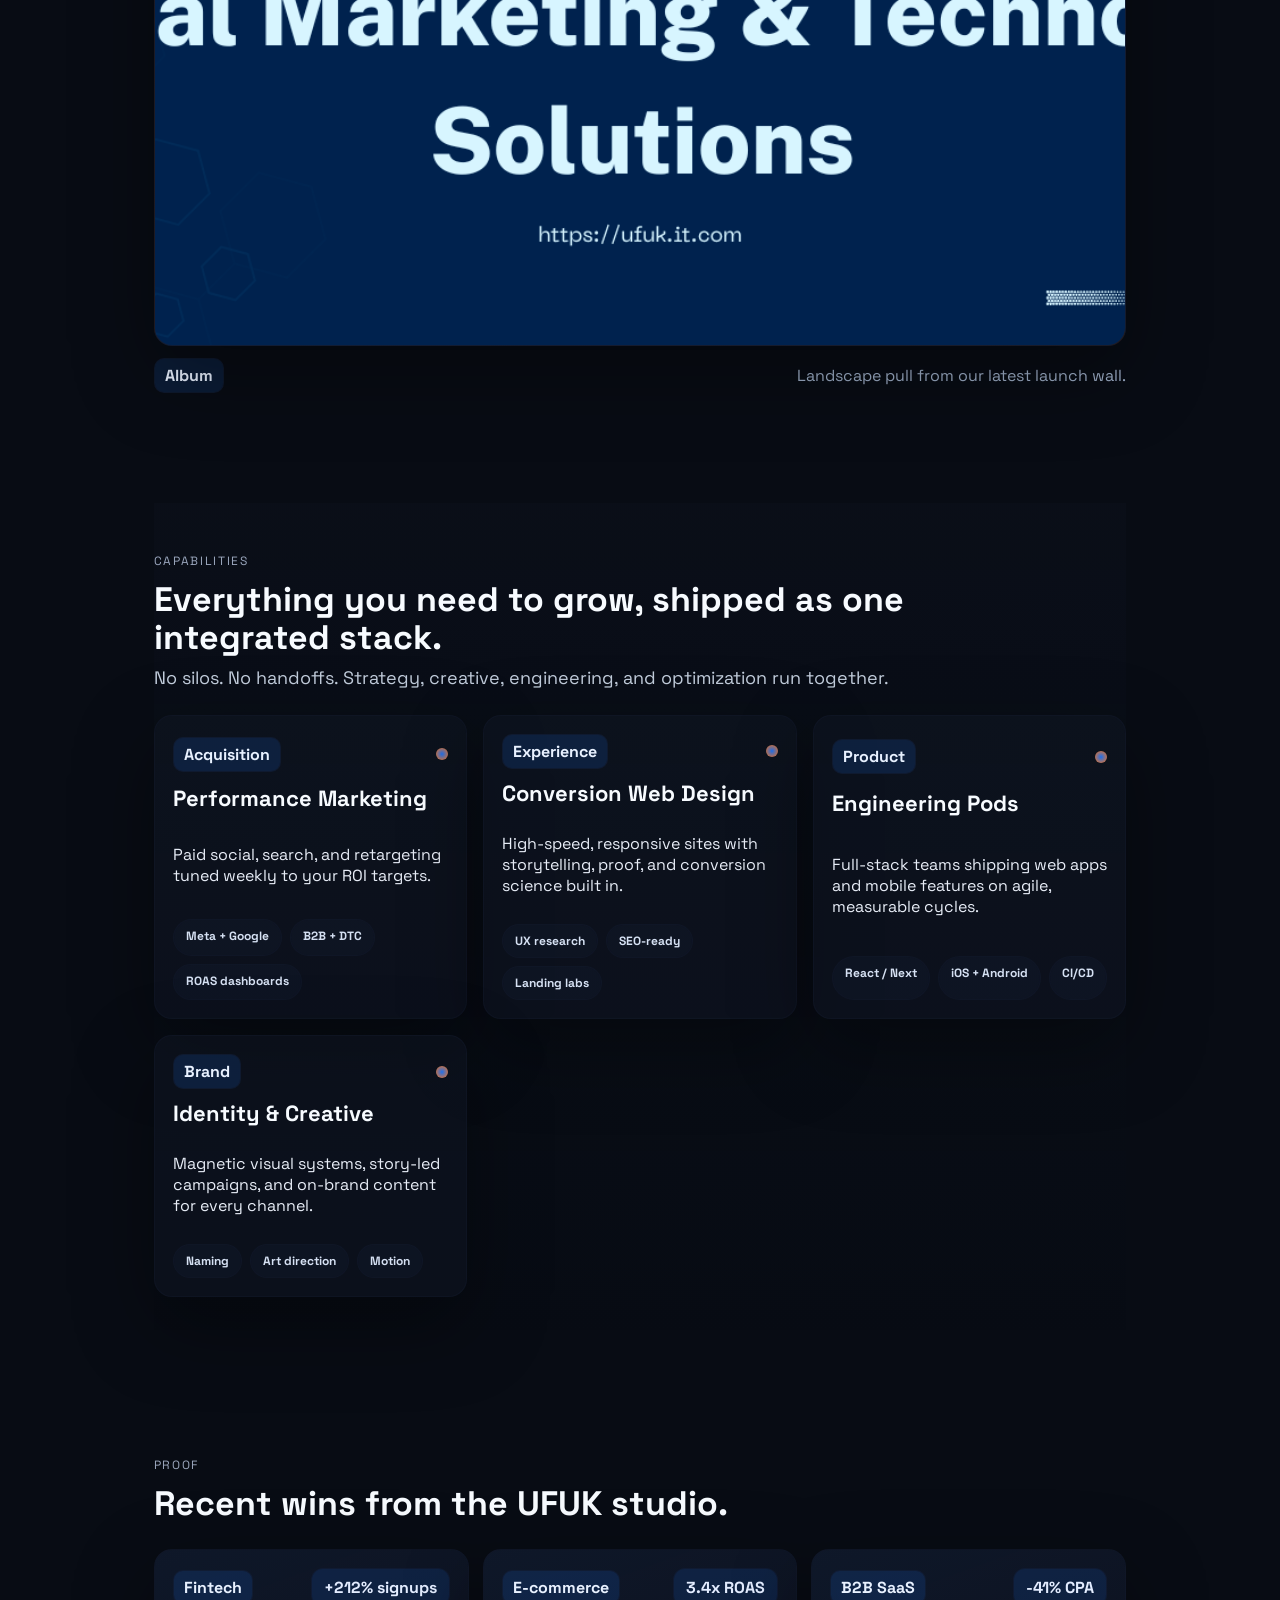
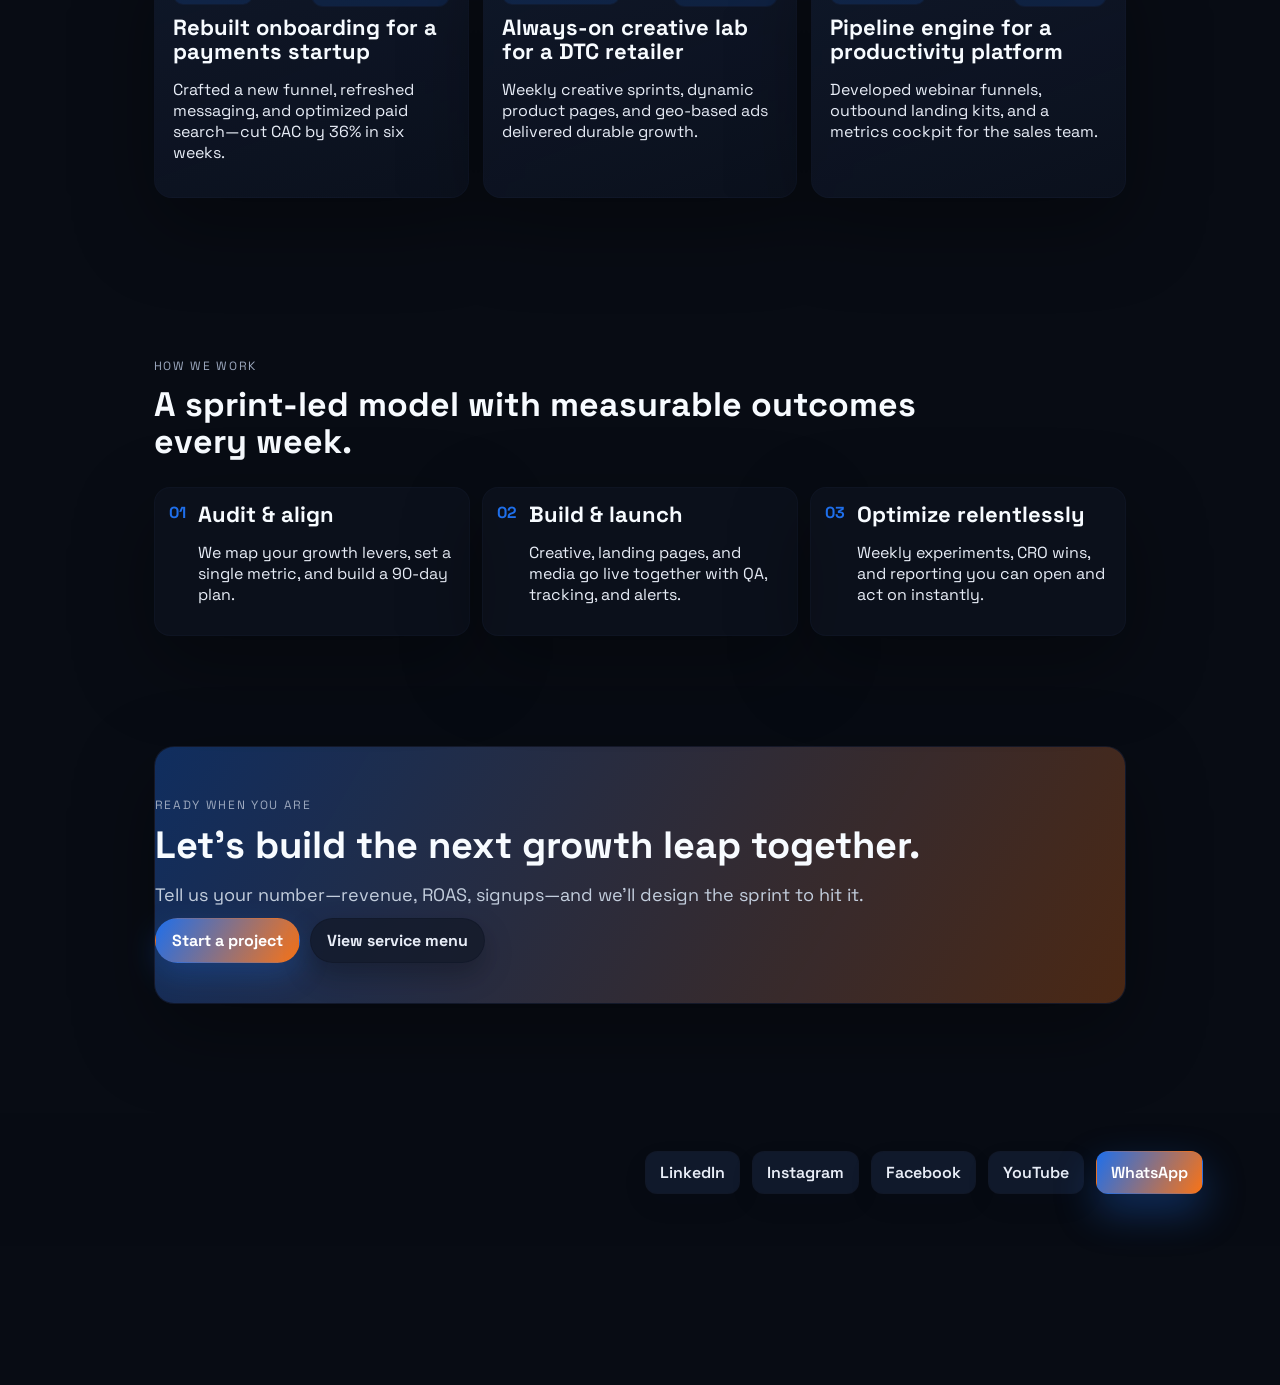
==== commit 123da397: "update" ====
--- a/index.html
+++ b/index.html
@@ -98,7 +98,7 @@
 
       <section class="section album-strip">
         <div class="album-frame tilt-card">
-          <img src="home1.png" alt="Studio hero exploration in landscape layout">
+          <img src="photo/home1.png" alt="Studio hero exploration in landscape layout">
         </div>
         <div class="album-caption">
           <span class="tag">Album</span>
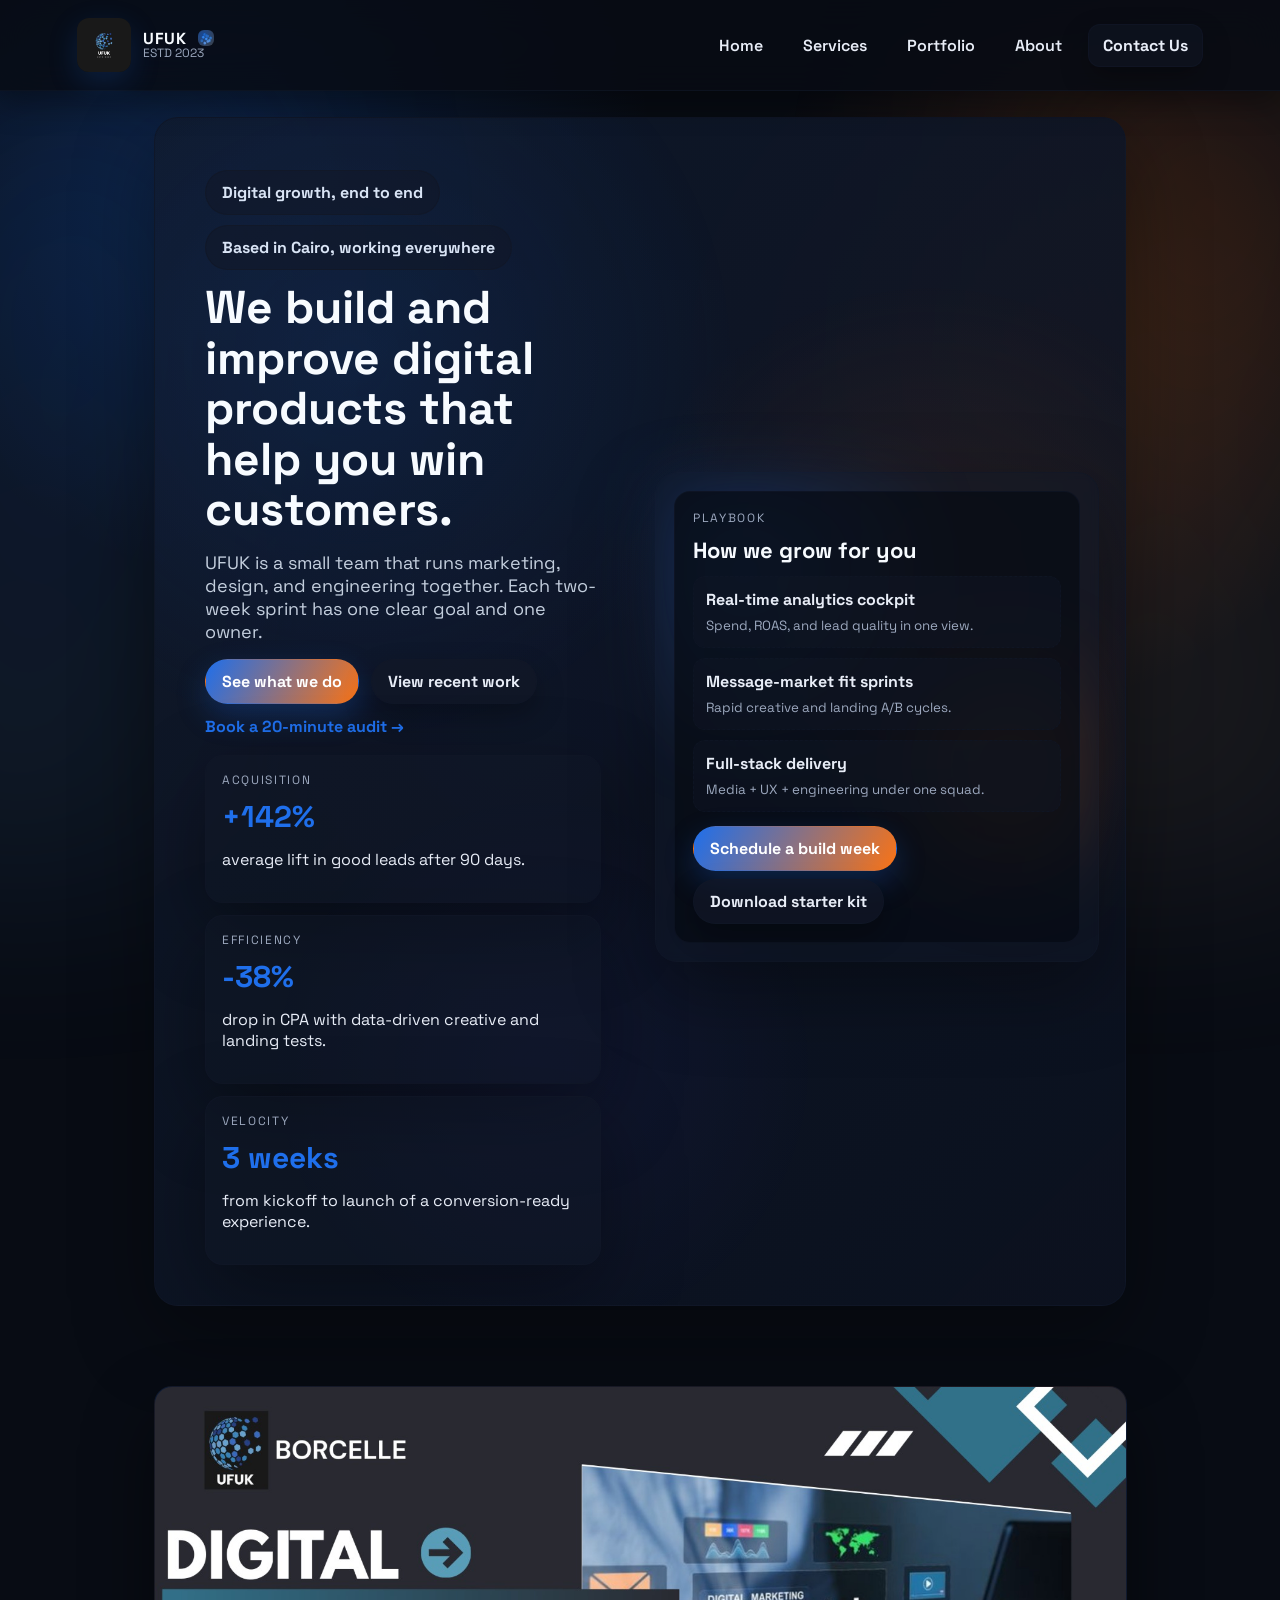
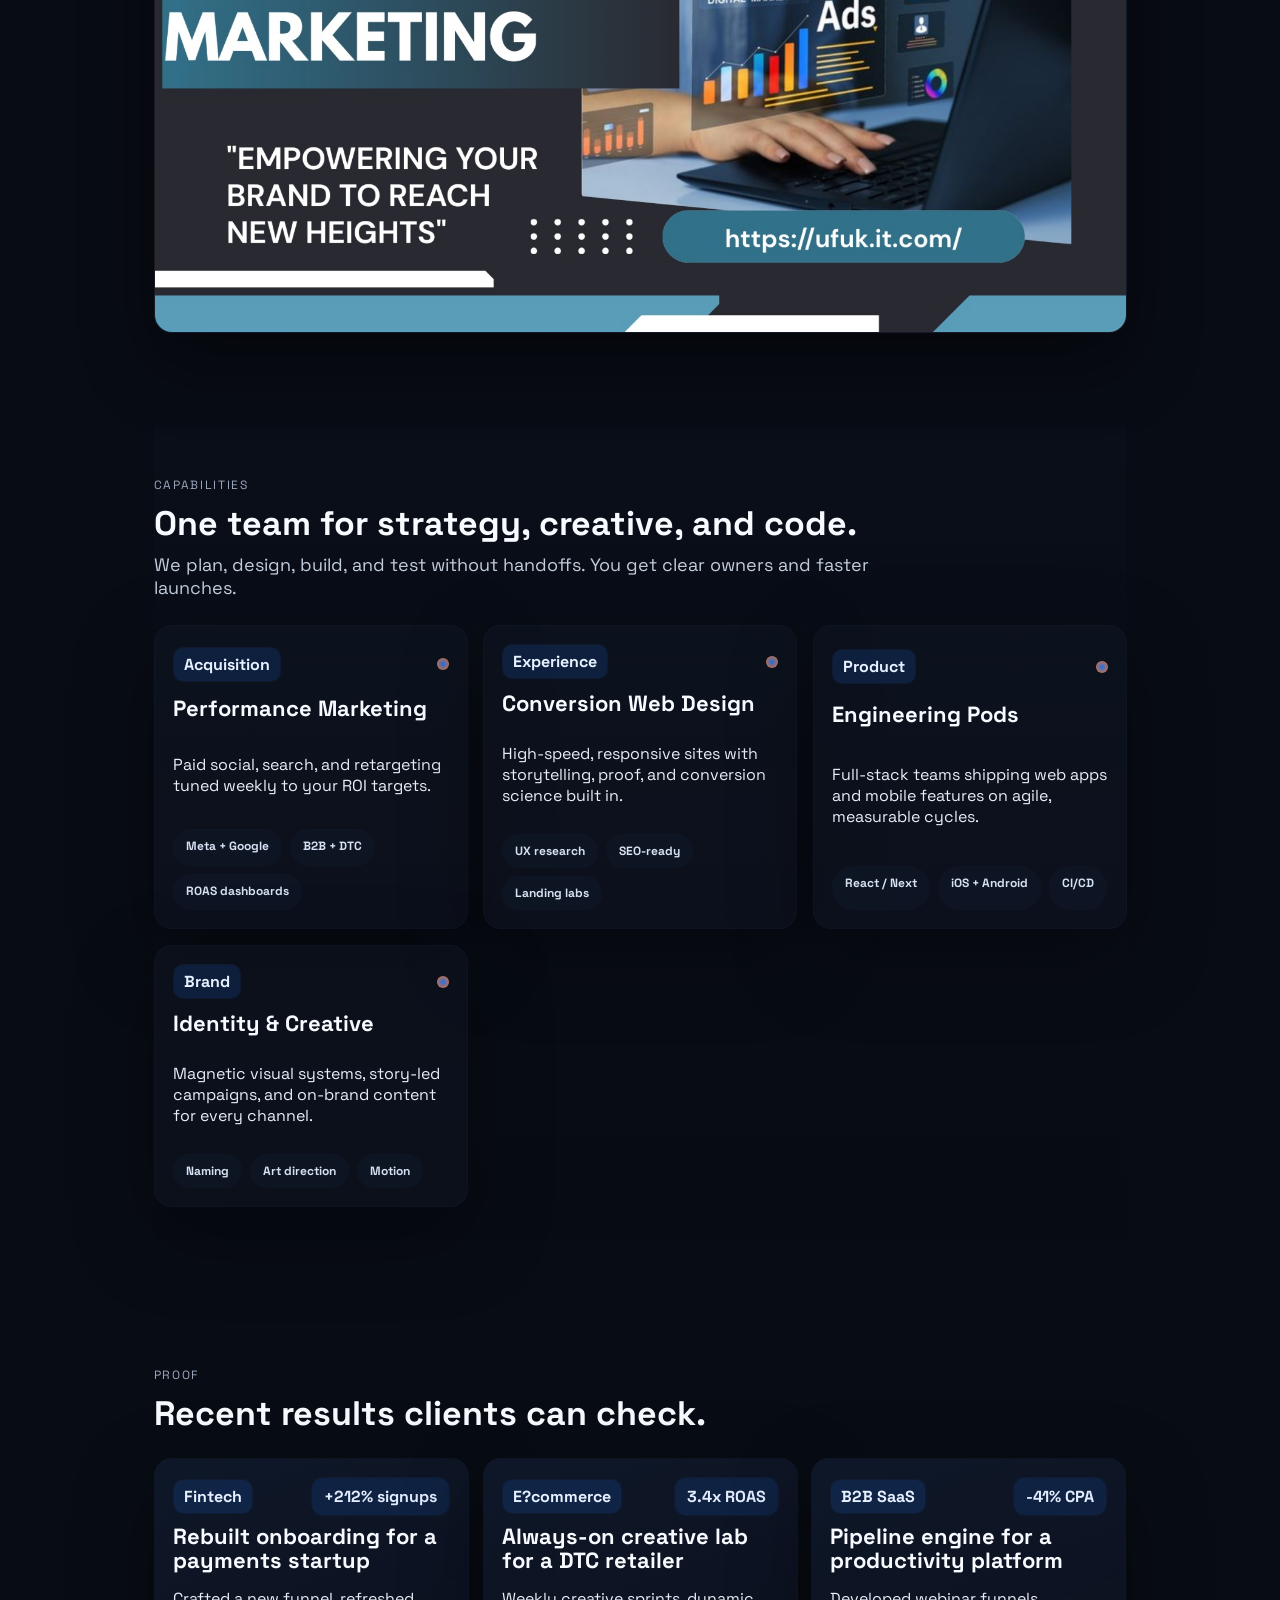
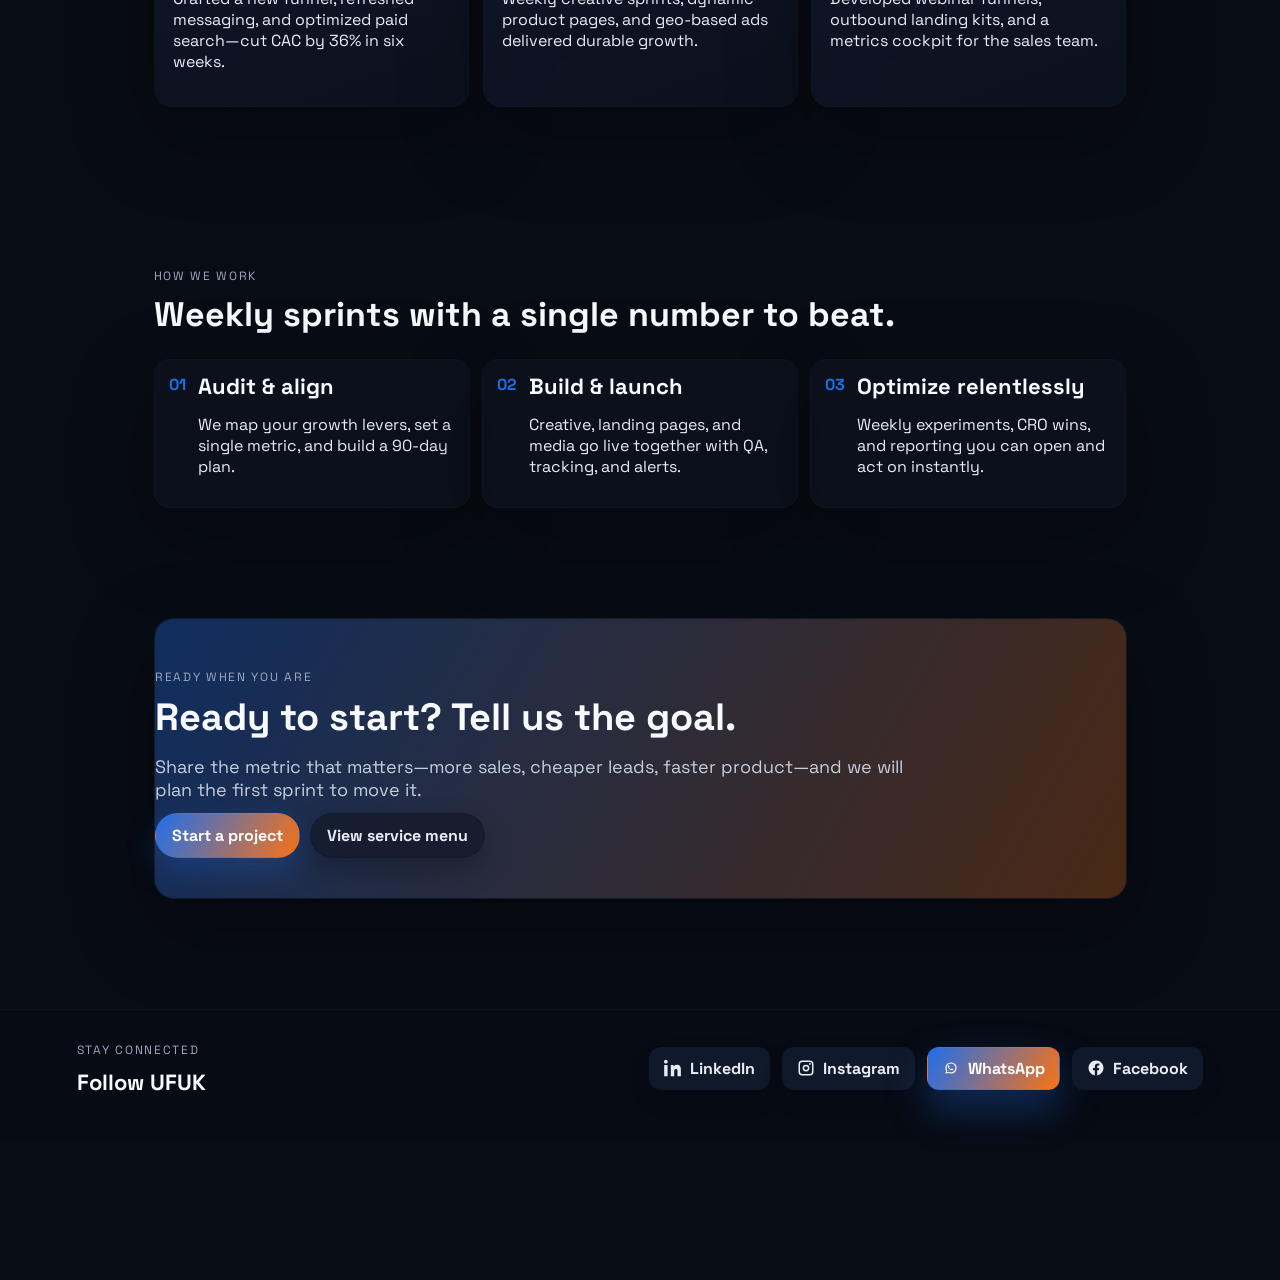
==== commit f0c9d439: "update" ====
--- a/index.html
+++ b/index.html
@@ -1,4 +1,4 @@
-<!DOCTYPE html>
+﻿<!DOCTYPE html>
 <html lang="en">
 <head>
   <meta charset="UTF-8">
@@ -12,7 +12,6 @@
   <link href="https://fonts.googleapis.com/css2?family=Space+Grotesk:wght@400;500;600;700&display=swap" rel="stylesheet">
   <link rel="canonical" href="https://ufuk.it.com/">
   <script>
-    // If someone lands on /index.html, send them to the root so the URL stays clean.
     (function() {
       const path = window.location.pathname;
       if (path.toLowerCase().endsWith('/index.html')) {
@@ -38,11 +37,12 @@
         </div>
       </div>
       <nav class="nav-links">
-        <a href="/">Home</a>
-        <a href="services.html">Services</a>
-        <a href="portfolio.html">Portfolio</a>
-        <a href="about.html">About</a>
-        <a href="contact.html" class="pill">Contact Us</a>
+        <a href="/" data-i18n="nav.home">Home</a>
+        <a href="services.html" data-i18n="nav.services">Services</a>
+        <a href="portfolio.html" data-i18n="nav.portfolio">Portfolio</a>
+        <a href="about.html" data-i18n="nav.about">About</a>
+        <a href="contact.html" class="pill" data-i18n="nav.contact">Contact Us</a>
+
       </nav>
     </header>
 
@@ -50,47 +50,47 @@
       <section class="hero hero--immersive">
         <div class="hero-copy">
           <div class="hero-badges">
-            <span class="pill pill-soft">Full-funnel digital growth</span>
-            <span class="pill pill-soft">Built in Cairo • Serving global brands</span>
-          </div>
-          <h1>We design, launch, and scale digital experiences that win market share.</h1>
-          <p class="lede">UFUK is the digital growth studio that blends performance marketing, brand design, and product engineering into one accountable team. Every sprint is tied to a metric that moves.</p>
+            <span class="pill pill-soft" data-i18n="hero.badge1">Digital growth, end to end</span>
+            <span class="pill pill-soft" data-i18n="hero.badge2">Based in Cairo, working everywhere</span>
+          </div>
+          <h1 data-i18n="hero.title">We build and improve digital products that help you win customers.</h1>
+          <p class="lede" data-i18n="hero.lede">UFUK is a small team that runs marketing, design, and engineering together. Each two-week sprint has one clear goal and one owner.</p>
           <div class="hero-actions">
-            <a href="services.html" class="pill primary">See what we do</a>
-            <a href="portfolio.html" class="pill ghost">View recent work</a>
-            <a href="contact.html" class="link-inline">Book a 20‑minute audit →</a>
+            <a href="services.html" class="pill primary" data-i18n="hero.cta1">See what we do</a>
+            <a href="portfolio.html" class="pill ghost" data-i18n="hero.cta2">View recent work</a>
+            <a href="contact.html" class="link-inline" data-i18n="hero.cta3">Book a 20-minute audit &rarr;</a>
           </div>
           <div class="hero-metrics">
             <div class="metric-card tilt-card">
-              <p class="eyebrow">Acquisition</p>
+              <p class="eyebrow" data-i18n="hero.metric1.label">Acquisition</p>
               <h3>+142%</h3>
-              <p>avg. growth in qualified leads after 90 days.</p>
+              <p data-i18n="hero.metric1.copy">average lift in good leads after 90 days.</p>
             </div>
             <div class="metric-card tilt-card">
-              <p class="eyebrow">Efficiency</p>
+              <p class="eyebrow" data-i18n="hero.metric2.label">Efficiency</p>
               <h3>-38%</h3>
-              <p>drop in CPA with data-driven creative and landing tests.</p>
+              <p data-i18n="hero.metric2.copy">drop in CPA with data-driven creative and landing tests.</p>
             </div>
             <div class="metric-card tilt-card">
-              <p class="eyebrow">Velocity</p>
+              <p class="eyebrow" data-i18n="hero.metric3.label">Velocity</p>
               <h3>3 weeks</h3>
-              <p>from kickoff to launch of a conversion-ready experience.</p>
+              <p data-i18n="hero.metric3.copy">from kickoff to launch of a conversion-ready experience.</p>
             </div>
           </div>
         </div>
         <div class="hero-visual tilt-card">
           <div class="hero-visual__glow"></div>
           <div class="hero-visual__inner">
-            <p class="eyebrow">Playbook</p>
-            <h3>Acquisition system we install</h3>
+            <p class="eyebrow" data-i18n="playbook.label">Playbook</p>
+            <h3 data-i18n="playbook.title">How we grow for you</h3>
             <ul class="hero-checklist">
-              <li><span>Real-time analytics cockpit</span><small>Spend, ROAS, and lead quality in one view.</small></li>
-              <li><span>Message-market fit sprints</span><small>Rapid creative and landing A/B cycles.</small></li>
-              <li><span>Full-stack delivery</span><small>Media + UX + engineering under one squad.</small></li>
+              <li><span data-i18n="playbook.item1.title">Real-time analytics cockpit</span><small data-i18n="playbook.item1.copy">Spend, ROAS, and lead quality in one view.</small></li>
+              <li><span data-i18n="playbook.item2.title">Message-market fit sprints</span><small data-i18n="playbook.item2.copy">Rapid creative and landing A/B cycles.</small></li>
+              <li><span data-i18n="playbook.item3.title">Full-stack delivery</span><small data-i18n="playbook.item3.copy">Media + UX + engineering under one squad.</small></li>
             </ul>
             <div class="hero-visual__cta">
-              <span class="pill primary">Schedule a build week</span>
-              <span class="pill ghost">Download starter kit</span>
+              <span class="pill primary" data-i18n="playbook.cta1">Schedule a build week</span>
+              <span class="pill ghost" data-i18n="playbook.cta2">Download starter kit</span>
             </div>
           </div>
         </div>
@@ -108,61 +108,61 @@
 
       <section class="section wave">
         <div class="section-header">
-          <p class="eyebrow">Capabilities</p>
-          <h2>Everything you need to grow, shipped as one integrated stack.</h2>
-          <p class="lede">No silos. No handoffs. Strategy, creative, engineering, and optimization run together.</p>
+          <p class="eyebrow" data-i18n="caps.title">Capabilities</p>
+          <h2 data-i18n="caps.headline">One team for strategy, creative, and code.</h2>
+          <p class="lede" data-i18n="caps.copy">We plan, design, build, and test without handoffs. You get clear owners and faster launches.</p>
         </div>
         <div class="capsule-grid">
           <article class="capsule tilt-card">
             <div class="capsule-top">
-              <span class="tag">Acquisition</span>
-              <span class="dot"></span>
-            </div>
-            <h3>Performance Marketing</h3>
-            <p>Paid social, search, and retargeting tuned weekly to your ROI targets.</p>
-            <div class="chip-row">
-              <span class="chip">Meta + Google</span>
-              <span class="chip">B2B + DTC</span>
-              <span class="chip">ROAS dashboards</span>
-            </div>
-          </article>
-          <article class="capsule tilt-card">
-            <div class="capsule-top">
-              <span class="tag">Experience</span>
-              <span class="dot"></span>
-            </div>
-            <h3>Conversion Web Design</h3>
-            <p>High-speed, responsive sites with storytelling, proof, and conversion science built in.</p>
-            <div class="chip-row">
-              <span class="chip">UX research</span>
-              <span class="chip">SEO-ready</span>
-              <span class="chip">Landing labs</span>
-            </div>
-          </article>
-          <article class="capsule tilt-card">
-            <div class="capsule-top">
-              <span class="tag">Product</span>
-              <span class="dot"></span>
-            </div>
-            <h3>Engineering Pods</h3>
-            <p>Full-stack teams shipping web apps and mobile features on agile, measurable cycles.</p>
-            <div class="chip-row">
-              <span class="chip">React / Next</span>
-              <span class="chip">iOS + Android</span>
-              <span class="chip">CI/CD</span>
-            </div>
-          </article>
-          <article class="capsule tilt-card">
-            <div class="capsule-top">
-              <span class="tag">Brand</span>
-              <span class="dot"></span>
-            </div>
-            <h3>Identity & Creative</h3>
-            <p>Magnetic visual systems, story-led campaigns, and on-brand content for every channel.</p>
-            <div class="chip-row">
-              <span class="chip">Naming</span>
-              <span class="chip">Art direction</span>
-              <span class="chip">Motion</span>
+              <span class="tag" data-i18n="caps.card1.tag">Acquisition</span>
+              <span class="dot"></span>
+            </div>
+            <h3 data-i18n="caps.card1.title">Performance Marketing</h3>
+            <p data-i18n="caps.card1.copy">Paid social, search, and retargeting tuned weekly to your ROI targets.</p>
+            <div class="chip-row">
+              <span class="chip" data-i18n="caps.card1.chip1">Meta + Google</span>
+              <span class="chip" data-i18n="caps.card1.chip2">B2B + DTC</span>
+              <span class="chip" data-i18n="caps.card1.chip3">ROAS dashboards</span>
+            </div>
+          </article>
+          <article class="capsule tilt-card">
+            <div class="capsule-top">
+              <span class="tag" data-i18n="caps.card2.tag">Experience</span>
+              <span class="dot"></span>
+            </div>
+            <h3 data-i18n="caps.card2.title">Conversion Web Design</h3>
+            <p data-i18n="caps.card2.copy">High-speed, responsive sites with storytelling, proof, and conversion science built in.</p>
+            <div class="chip-row">
+              <span class="chip" data-i18n="caps.card2.chip1">UX research</span>
+              <span class="chip" data-i18n="caps.card2.chip2">SEO-ready</span>
+              <span class="chip" data-i18n="caps.card2.chip3">Landing labs</span>
+            </div>
+          </article>
+          <article class="capsule tilt-card">
+            <div class="capsule-top">
+              <span class="tag" data-i18n="caps.card3.tag">Product</span>
+              <span class="dot"></span>
+            </div>
+            <h3 data-i18n="caps.card3.title">Engineering Pods</h3>
+            <p data-i18n="caps.card3.copy">Full-stack teams shipping web apps and mobile features on agile, measurable cycles.</p>
+            <div class="chip-row">
+              <span class="chip" data-i18n="caps.card3.chip1">React / Next</span>
+              <span class="chip" data-i18n="caps.card3.chip2">iOS + Android</span>
+              <span class="chip" data-i18n="caps.card3.chip3">CI/CD</span>
+            </div>
+          </article>
+          <article class="capsule tilt-card">
+            <div class="capsule-top">
+              <span class="tag" data-i18n="caps.card4.tag">Brand</span>
+              <span class="dot"></span>
+            </div>
+            <h3 data-i18n="caps.card4.title">Identity &amp; Creative</h3>
+            <p data-i18n="caps.card4.copy">Magnetic visual systems, story-led campaigns, and on-brand content for every channel.</p>
+            <div class="chip-row">
+              <span class="chip" data-i18n="caps.card4.chip1">Naming</span>
+              <span class="chip" data-i18n="caps.card4.chip2">Art direction</span>
+              <span class="chip" data-i18n="caps.card4.chip3">Motion</span>
             </div>
           </article>
         </div>
@@ -170,8 +170,8 @@
 
       <section class="section">
         <div class="section-header">
-          <p class="eyebrow">Proof</p>
-          <h2>Recent wins from the UFUK studio.</h2>
+          <p class="eyebrow" data-i18n="proof.title">Proof</p>
+          <h2 data-i18n="proof.headline">Recent results clients can check.</h2>
         </div>
         <div class="case-grid">
           <article class="case-card tilt-card">
@@ -179,53 +179,53 @@
               <span class="tag">Fintech</span>
               <span class="stat-bubble">+212% signups</span>
             </div>
-            <h3>Rebuilt onboarding for a payments startup</h3>
-            <p>Crafted a new funnel, refreshed messaging, and optimized paid search—cut CAC by 36% in six weeks.</p>
+            <h3 data-i18n="proof.case1.title">Rebuilt onboarding for a payments startup</h3>
+            <p data-i18n="proof.case1.copy">Crafted a new funnel, refreshed messaging, and optimized paid search—cut CAC by 36% in six weeks.</p>
           </article>
           <article class="case-card tilt-card">
             <div class="case-top">
-              <span class="tag">E‑commerce</span>
+              <span class="tag">E?commerce</span>
               <span class="stat-bubble">3.4x ROAS</span>
             </div>
-            <h3>Always-on creative lab for a DTC retailer</h3>
-            <p>Weekly creative sprints, dynamic product pages, and geo-based ads delivered durable growth.</p>
+            <h3 data-i18n="proof.case2.title">Always-on creative lab for a DTC retailer</h3>
+            <p data-i18n="proof.case2.copy">Weekly creative sprints, dynamic product pages, and geo-based ads delivered durable growth.</p>
           </article>
           <article class="case-card tilt-card">
             <div class="case-top">
               <span class="tag">B2B SaaS</span>
               <span class="stat-bubble">-41% CPA</span>
             </div>
-            <h3>Pipeline engine for a productivity platform</h3>
-            <p>Developed webinar funnels, outbound landing kits, and a metrics cockpit for the sales team.</p>
+            <h3 data-i18n="proof.case3.title">Pipeline engine for a productivity platform</h3>
+            <p data-i18n="proof.case3.copy">Developed webinar funnels, outbound landing kits, and a metrics cockpit for the sales team.</p>
           </article>
         </div>
       </section>
 
       <section class="section process">
         <div class="section-header">
-          <p class="eyebrow">How we work</p>
-          <h2>A sprint-led model with measurable outcomes every week.</h2>
+          <p class="eyebrow" data-i18n="process.title">How we work</p>
+          <h2 data-i18n="process.headline">Weekly sprints with a single number to beat.</h2>
         </div>
         <div class="process-rail">
           <div class="process-step tilt-card">
             <span class="step-number">01</span>
             <div>
-              <h3>Audit & align</h3>
-              <p>We map your growth levers, set a single metric, and build a 90-day plan.</p>
+              <h3 data-i18n="process.step1.title">Audit &amp; align</h3>
+              <p data-i18n="process.step1.copy">We map your growth levers, set a single metric, and build a 90-day plan.</p>
             </div>
           </div>
           <div class="process-step tilt-card">
             <span class="step-number">02</span>
             <div>
-              <h3>Build & launch</h3>
-              <p>Creative, landing pages, and media go live together with QA, tracking, and alerts.</p>
+              <h3 data-i18n="process.step2.title">Build &amp; launch</h3>
+              <p data-i18n="process.step2.copy">Creative, landing pages, and media go live together with QA, tracking, and alerts.</p>
             </div>
           </div>
           <div class="process-step tilt-card">
             <span class="step-number">03</span>
             <div>
-              <h3>Optimize relentlessly</h3>
-              <p>Weekly experiments, CRO wins, and reporting you can open and act on instantly.</p>
+              <h3 data-i18n="process.step3.title">Optimize relentlessly</h3>
+              <p data-i18n="process.step3.copy">Weekly experiments, CRO wins, and reporting you can open and act on instantly.</p>
             </div>
           </div>
         </div>
@@ -233,13 +233,13 @@
 
       <section class="section cta-banner tilt-card">
         <div>
-          <p class="eyebrow">Ready when you are</p>
-          <h2>Let’s build the next growth leap together.</h2>
-          <p class="lede">Tell us your number—revenue, ROAS, signups—and we’ll design the sprint to hit it.</p>
+          <p class="eyebrow" data-i18n="cta.title">Ready when you are</p>
+          <h2 data-i18n="cta.headline">Ready to start? Tell us the goal.</h2>
+          <p class="lede" data-i18n="cta.copy">Share the metric that matters—more sales, cheaper leads, faster product—and we will plan the first sprint to move it.</p>
         </div>
         <div class="cta-actions">
-          <a href="contact.html" class="pill primary">Start a project</a>
-          <a href="services.html" class="pill ghost">View service menu</a>
+          <a href="contact.html" class="pill primary" data-i18n="cta.cta1">Start a project</a>
+          <a href="services.html" class="pill ghost" data-i18n="cta.cta2">View service menu</a>
         </div>
       </section>
     </main>
@@ -247,15 +247,14 @@
     <footer class="footer">
       <div class="footer-inner">
         <div>
-          <p class="eyebrow">Stay connected</p>
-          <h3>Follow UFUK</h3>
-        </div>
-        <div class="social-links">
-          <a class="social-link" href="https://www.linkedin.com" target="_blank" rel="noreferrer">LinkedIn</a>
-          <a class="social-link" href="https://www.instagram.com" target="_blank" rel="noreferrer">Instagram</a>
-          <a class="social-link" href="https://www.facebook.com" target="_blank" rel="noreferrer">Facebook</a>
-          <a class="social-link" href="https://www.youtube.com" target="_blank" rel="noreferrer">YouTube</a>
-          <a class="social-link highlight" href="https://wa.me/15551234567" target="_blank" rel="noreferrer">WhatsApp</a>
+          <p class="eyebrow" data-i18n="footer.title">Stay connected</p>
+          <h3 data-i18n="footer.headline">Follow UFUK</h3>
+        </div>
+        <div class='social-links'>
+          <a class='social-link' href='https://www.linkedin.com' target='_blank' rel='noreferrer'><svg aria-hidden='true' viewBox='0 0 24 24' width='18' height='18' fill='currentColor'><path d='M4.98 3.5C4.98 4.88 3.9 6 2.5 6S0 4.88 0 3.5 1.08 1 2.5 1s2.48 1.12 2.48 2.5ZM.24 8.04h4.52V23H.24V8.04ZM8.45 8.04h4.33v2.04h.06c.6-1.14 2.07-2.35 4.27-2.35 4.57 0 5.41 3.01 5.41 6.93V23h-4.5v-6.18c0-1.47-.03-3.36-2.05-3.36-2.05 0-2.37 1.6-2.37 3.25V23h-4.5V8.04Z'/></svg><span class='social-label'>LinkedIn</span></a>
+          <a class='social-link' href='https://www.instagram.com' target='_blank' rel='noreferrer'><svg aria-hidden='true' viewBox='0 0 24 24' width='18' height='18' fill='currentColor'><path d='M7 2h10a5 5 0 0 1 5 5v10a5 5 0 0 1-5 5H7a5 5 0 0 1-5-5V7a5 5 0 0 1 5-5Zm0 2a3 3 0 0 0-3 3v10a3 3 0 0 0 3 3h10a3 3 0 0 0 3-3V7a3 3 0 0 0-3-3H7Zm5 3.5A4.5 4.5 0 1 1 7.5 12 4.5 4.5 0 0 1 12 7.5Zm0 2A2.5 2.5 0 1 0 14.5 12 2.5 2.5 0 0 0 12 9.5Zm5.25-4.25a1.25 1.25 0 1 1-1.25 1.25 1.25 1.25 0 0 1 1.25-1.25Z'/></svg><span class='social-label'>Instagram</span></a>
+          <a class='social-link highlight' href='https://wa.me/01037814320' target='_blank' rel='noreferrer'><svg aria-hidden='true' viewBox='0 0 32 32' width='18' height='18' fill='currentColor'><path d='M16.04 6.04A9.9 9.9 0 0 0 6 15.96c0 1.75.45 3.46 1.31 4.98l-1.39 5.09 5.22-1.37a9.9 9.9 0 0 0 4.9 1.27h.01A9.96 9.96 0 0 0 26 15.97a9.9 9.9 0 0 0-9.96-9.93Zm0 2.05c4.37 0 7.92 3.53 7.92 7.89a7.9 7.9 0 0 1-7.92 7.85 7.9 7.9 0 0 1-4.02-1.09l-.29-.17-3.1.82.83-3.02-.19-.31A7.86 7.86 0 0 1 8.1 16c0-4.36 3.57-7.9 7.94-7.9Zm-3.2 3.54c-.18-.4-.38-.41-.55-.42l-.47-.01c-.16 0-.42.06-.64.31-.22.24-.84.82-.84 2s.86 2.31.98 2.47c.12.16 1.65 2.63 4.07 3.58 2 .79 2.41.64 2.85.6.44-.04 1.4-.57 1.6-1.12.2-.55.2-1.01.14-1.11-.06-.1-.22-.16-.47-.28-.25-.12-1.47-.72-1.7-.8-.23-.08-.4-.12-.57.12-.17.24-.65.8-.8.97-.15.17-.3.18-.55.06-.25-.12-1.03-.38-1.96-1.2-.72-.64-1.2-1.43-1.34-1.67-.14-.24-.01-.37.1-.5.1-.1.25-.27.38-.4.12-.13.17-.22.25-.37.08-.16.04-.3-.02-.42-.06-.12-.54-1.29-.74-1.76Z'/></svg><span class='social-label'>WhatsApp</span></a>
+          <a class='social-link' href='https://www.facebook.com' target='_blank' rel='noreferrer'><svg aria-hidden='true' viewBox='0 0 24 24' width='18' height='18' fill='currentColor'><path d='M22 12.07C22 6.58 17.52 2.1 12.03 2.1S2.06 6.58 2.06 12.07c0 4.96 3.63 9.06 8.38 9.86v-6.98H7.9v-2.88h2.54V9.86c0-2.5 1.5-3.87 3.78-3.87 1.09 0 2.24.2 2.24.2v2.46h-1.26c-1.24 0-1.62.77-1.62 1.56v1.87h2.76l-.44 2.88h-2.32v6.98c4.75-.8 8.38-4.9 8.38-9.86Z'/></svg><span class='social-label'>Facebook</span></a>
         </div>
       </div>
     </footer>
@@ -263,3 +262,10 @@
   <script src="script.js"></script>
 </body>
 </html>
+
+
+
+
+
+
+
--- a/style.css
+++ b/style.css
@@ -583,8 +583,52 @@
   flex-wrap: wrap;
 }
 
+/* RTL adjustments */
+[dir="rtl"] {
+  direction: rtl;
+}
+
+[dir="rtl"] .nav {
+  text-align: right;
+}
+
+[dir="rtl"] .nav-links {
+  flex-direction: row-reverse;
+}
+
+[dir="rtl"] .hero,
+[dir="rtl"] .capsule-grid,
+[dir="rtl"] .case-grid,
+[dir="rtl"] .process-rail {
+  text-align: right;
+}
+
+[dir="rtl"] .hero-actions,
+[dir="rtl"] .chip-row,
+[dir="rtl"] .cta-actions {
+  justify-content: flex-end;
+}
+
+[dir="rtl"] .hero-checklist li,
+[dir="rtl"] .service-card summary,
+[dir="rtl"] .service-body,
+[dir="rtl"] .cta-form label {
+  text-align: right;
+}
+
 .tilt-card {
   transition: transform 180ms ease, box-shadow 180ms ease;
+  cursor: pointer;
+  transform-style: preserve-3d;
+  will-change: transform;
+}
+
+.tilt-card:hover {
+  box-shadow: 0 28px 90px rgba(0, 0, 0, 0.55);
+}
+
+.tilt-card:active {
+  transform: translateY(0) scale(0.995);
 }
 
 .footer {
@@ -616,6 +660,9 @@
 }
 
 .social-link {
+  display: inline-flex;
+  align-items: center;
+  gap: 8px;
   padding: 10px 14px;
   border-radius: 12px;
   border: 1px solid var(--border);
@@ -638,6 +685,26 @@
   border-color: transparent;
   box-shadow: 0 18px 40px rgba(31, 111, 235, 0.35);
 }
+.social-link svg {
+  width: 18px;
+  height: 18px;
+  flex-shrink: 0;
+}
+.social-label {
+  vertical-align: middle;
+  font-weight: 700;
+}
+.sr-only {
+  position: absolute;
+  width: 1px;
+  height: 1px;
+  padding: 0;
+  margin: -1px;
+  overflow: hidden;
+  clip: rect(0, 0, 0, 0);
+  white-space: nowrap;
+  border: 0;
+}
 
 .social-link.highlight:hover {
   color: #fff;
@@ -872,24 +939,27 @@
 
 .gallery-grid {
   display: grid;
-  grid-template-columns: repeat(auto-fit, minmax(240px, 1fr));
-  gap: 14px;
+  grid-template-columns: repeat(auto-fit, minmax(260px, 1fr));
+  gap: 18px;
+  max-width: 1180px;
+  margin: 0 auto;
 }
 
 .gallery-card {
   background: var(--frost-04);
   border: 1px solid var(--muted-border);
   border-radius: 16px;
-  padding: 10px;
-  display: grid;
-  gap: 10px;
+  padding: 0;
+  display: grid;
   position: relative;
   overflow: hidden;
+  box-shadow: var(--shadow);
+  transition: transform 180ms ease, box-shadow 180ms ease;
 }
 
 .gallery-thumb {
   position: relative;
-  border-radius: 12px;
+  border-radius: 16px;
   overflow: hidden;
   aspect-ratio: 16 / 9;
   background: linear-gradient(120deg, rgba(31, 111, 235, 0.24), rgba(249, 115, 22, 0.18));
@@ -906,16 +976,18 @@
 .gallery-card::after {
   content: "";
   position: absolute;
-  inset: 8px;
-  border-radius: 14px;
+  inset: 0;
+  border-radius: 16px;
   border: 1px solid var(--muted-border);
   pointer-events: none;
+  opacity: 0.5;
 }
 
 .gallery-meta {
-  display: grid;
-  gap: 6px;
-  padding: 4px;
+  position: absolute;
+  inset: auto 0 0 0;
+  padding: 12px 14px;
+  background: linear-gradient(180deg, transparent 0%, rgba(8, 12, 20, 0.82) 70%);
   color: #dfe7f5;
 }
 
@@ -925,8 +997,13 @@
   font-size: 14px;
 }
 
+.gallery-card:hover {
+  transform: translateY(-6px);
+  box-shadow: 0 32px 80px rgba(0, 0, 0, 0.55);
+}
+
 .album-strip {
-  padding-top: 0;
+  padding: 10px 0 24px;
 }
 
 .album-frame {
@@ -934,9 +1011,12 @@
   border-radius: 18px;
   overflow: hidden;
   aspect-ratio: 16 / 9;
-  background: linear-gradient(135deg, rgba(31, 111, 235, 0.25), rgba(249, 115, 22, 0.18));
-  border: 1px solid var(--muted-border);
-  box-shadow: var(--shadow);
+  width: 100%;
+  max-width: 1180px;
+  background: linear-gradient(135deg, rgba(31, 111, 235, 0.2), rgba(249, 115, 22, 0.16));
+  border: 1px solid var(--muted-border);
+  box-shadow: 0 30px 70px rgba(0, 0, 0, 0.45);
+  margin: 0 auto;
 }
 
 .album-frame img {
@@ -948,12 +1028,7 @@
 }
 
 .album-caption {
-  display: flex;
-  align-items: center;
-  justify-content: space-between;
-  gap: 12px;
-  margin-top: 12px;
-  color: #c5d2e6;
+  display: none;
 }
 
 .album-caption p {
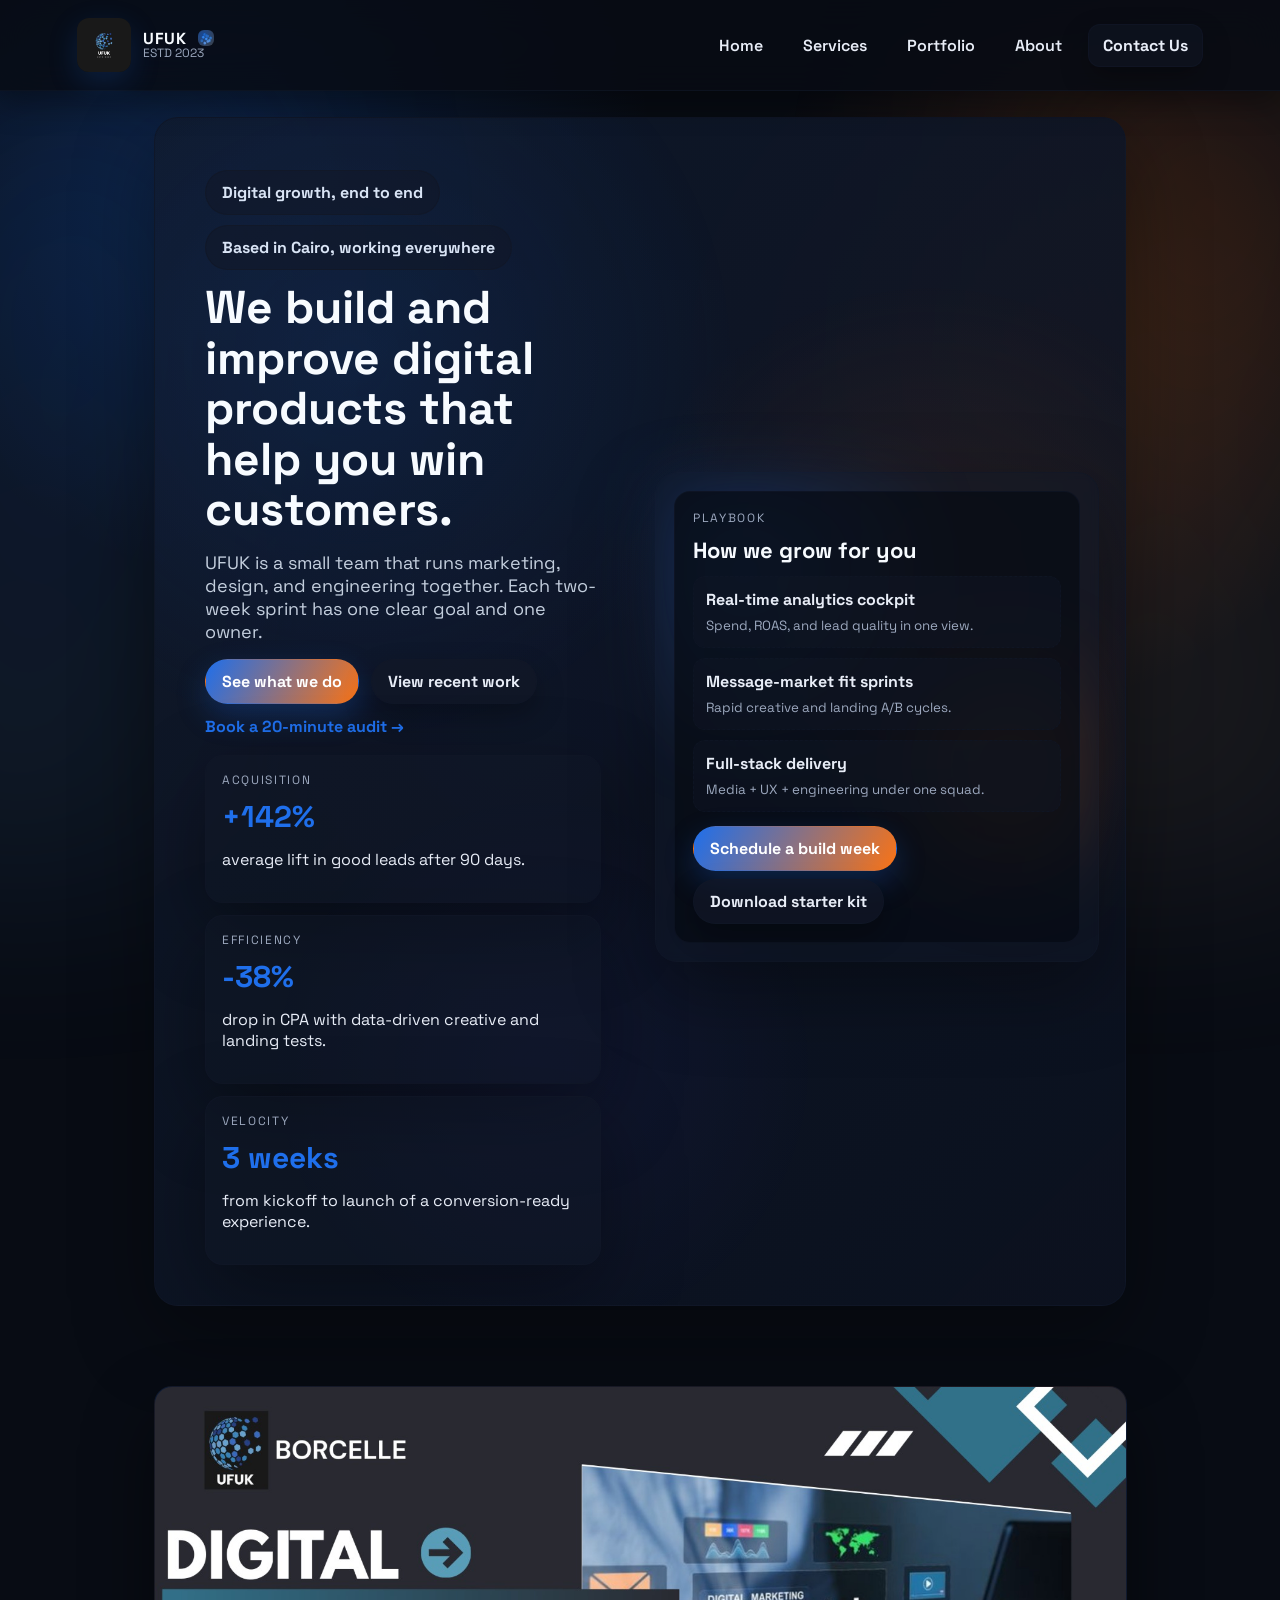
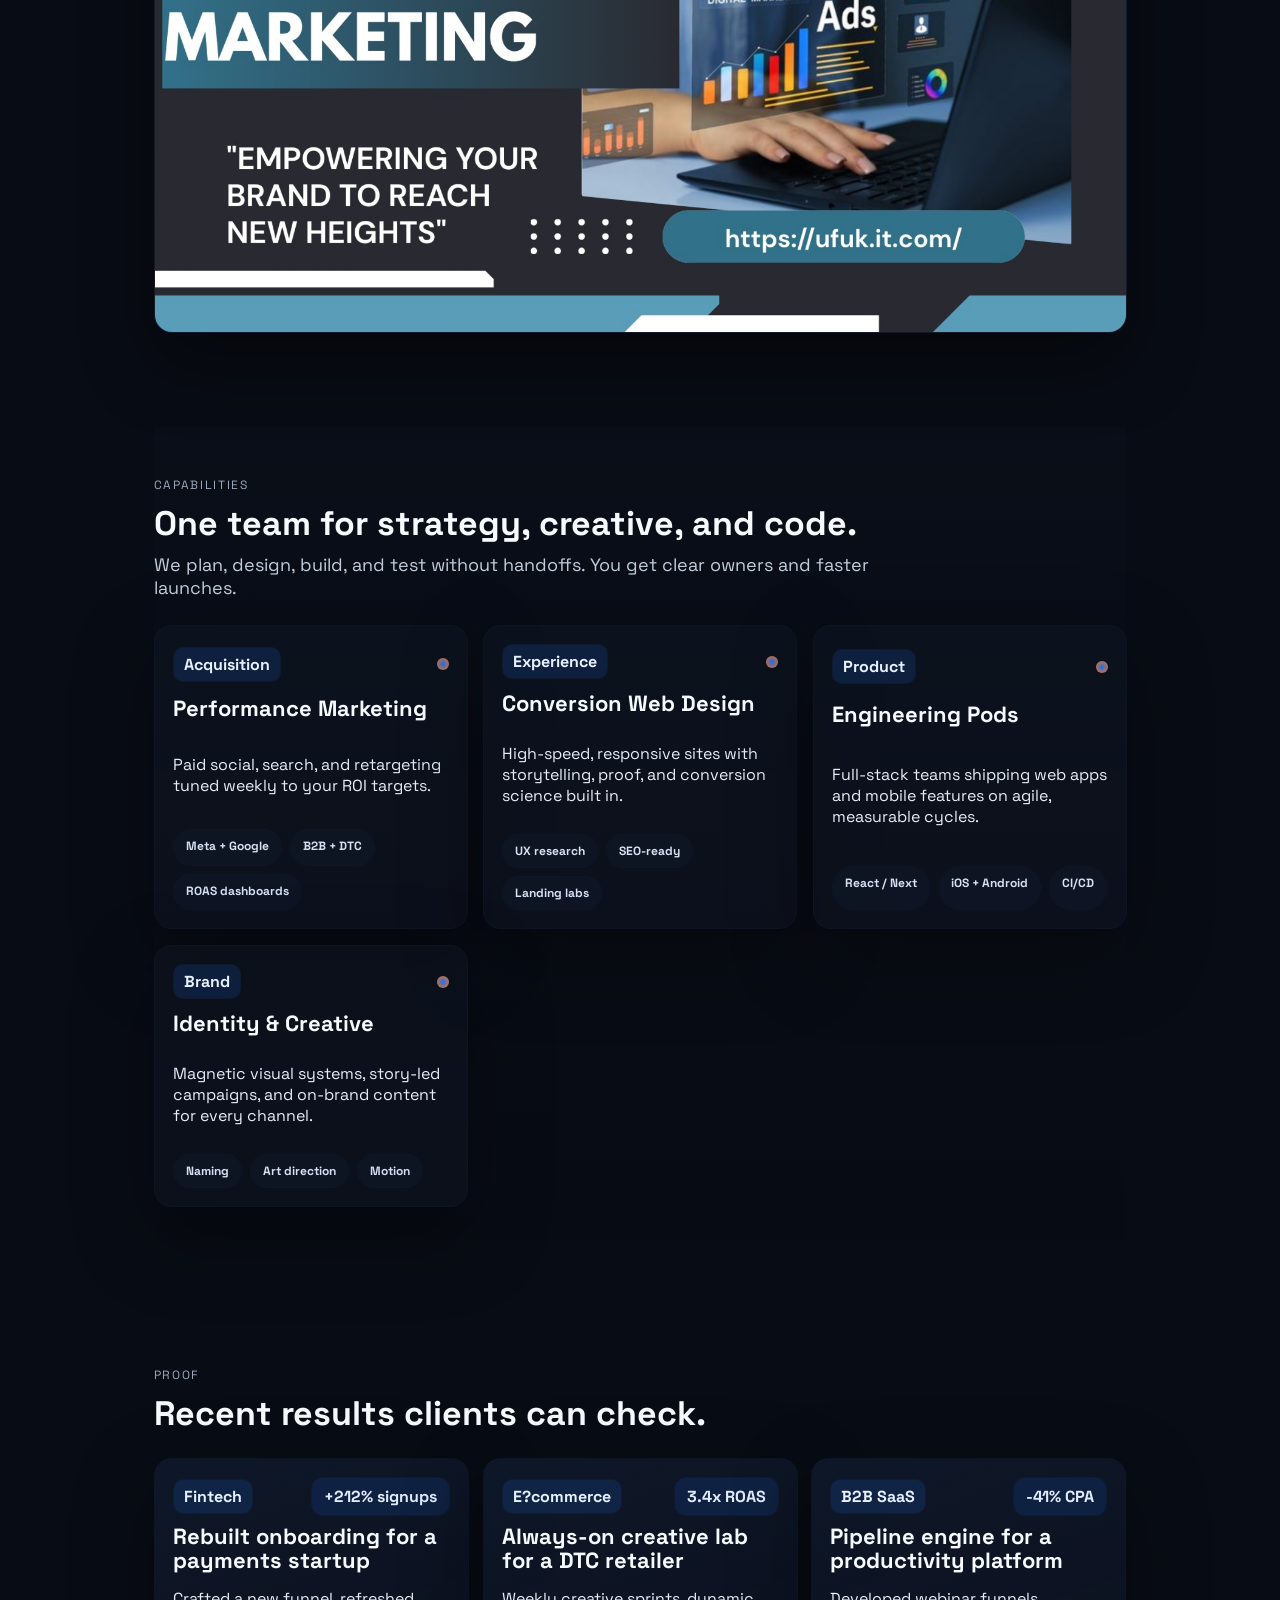
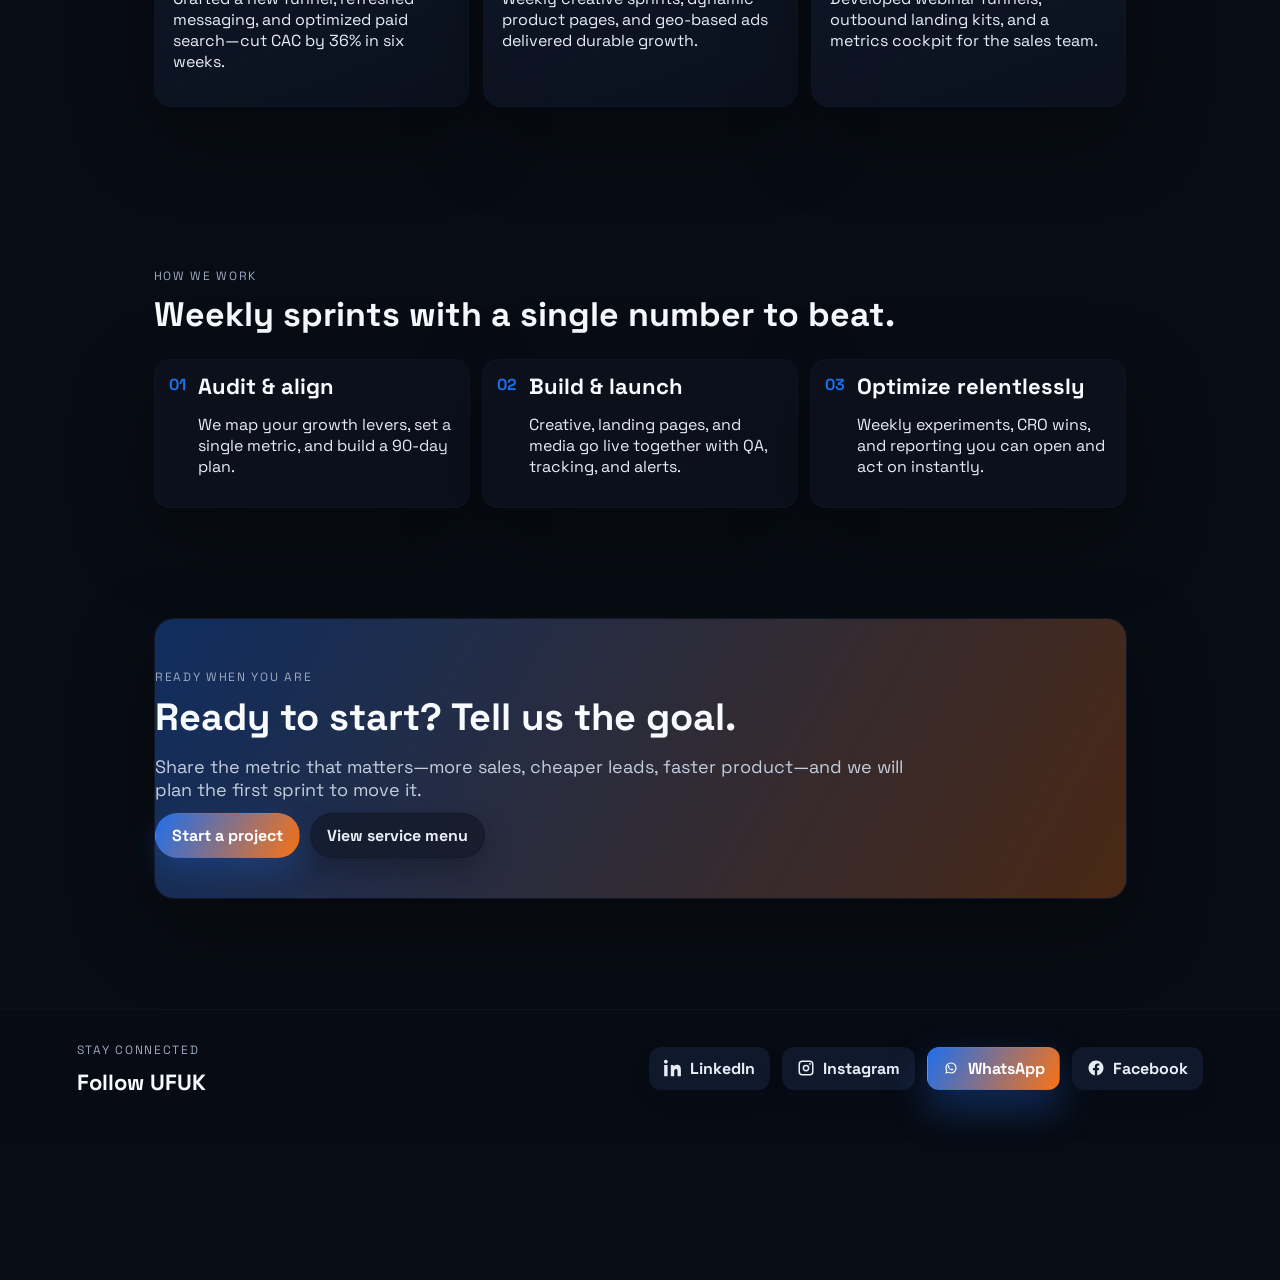
==== commit f6d4955f: "update" ====
--- a/index.html
+++ b/index.html
@@ -253,7 +253,7 @@
         <div class='social-links'>
           <a class='social-link' href='https://www.linkedin.com' target='_blank' rel='noreferrer'><svg aria-hidden='true' viewBox='0 0 24 24' width='18' height='18' fill='currentColor'><path d='M4.98 3.5C4.98 4.88 3.9 6 2.5 6S0 4.88 0 3.5 1.08 1 2.5 1s2.48 1.12 2.48 2.5ZM.24 8.04h4.52V23H.24V8.04ZM8.45 8.04h4.33v2.04h.06c.6-1.14 2.07-2.35 4.27-2.35 4.57 0 5.41 3.01 5.41 6.93V23h-4.5v-6.18c0-1.47-.03-3.36-2.05-3.36-2.05 0-2.37 1.6-2.37 3.25V23h-4.5V8.04Z'/></svg><span class='social-label'>LinkedIn</span></a>
           <a class='social-link' href='https://www.instagram.com' target='_blank' rel='noreferrer'><svg aria-hidden='true' viewBox='0 0 24 24' width='18' height='18' fill='currentColor'><path d='M7 2h10a5 5 0 0 1 5 5v10a5 5 0 0 1-5 5H7a5 5 0 0 1-5-5V7a5 5 0 0 1 5-5Zm0 2a3 3 0 0 0-3 3v10a3 3 0 0 0 3 3h10a3 3 0 0 0 3-3V7a3 3 0 0 0-3-3H7Zm5 3.5A4.5 4.5 0 1 1 7.5 12 4.5 4.5 0 0 1 12 7.5Zm0 2A2.5 2.5 0 1 0 14.5 12 2.5 2.5 0 0 0 12 9.5Zm5.25-4.25a1.25 1.25 0 1 1-1.25 1.25 1.25 1.25 0 0 1 1.25-1.25Z'/></svg><span class='social-label'>Instagram</span></a>
-          <a class='social-link highlight' href='https://wa.me/01037814320' target='_blank' rel='noreferrer'><svg aria-hidden='true' viewBox='0 0 32 32' width='18' height='18' fill='currentColor'><path d='M16.04 6.04A9.9 9.9 0 0 0 6 15.96c0 1.75.45 3.46 1.31 4.98l-1.39 5.09 5.22-1.37a9.9 9.9 0 0 0 4.9 1.27h.01A9.96 9.96 0 0 0 26 15.97a9.9 9.9 0 0 0-9.96-9.93Zm0 2.05c4.37 0 7.92 3.53 7.92 7.89a7.9 7.9 0 0 1-7.92 7.85 7.9 7.9 0 0 1-4.02-1.09l-.29-.17-3.1.82.83-3.02-.19-.31A7.86 7.86 0 0 1 8.1 16c0-4.36 3.57-7.9 7.94-7.9Zm-3.2 3.54c-.18-.4-.38-.41-.55-.42l-.47-.01c-.16 0-.42.06-.64.31-.22.24-.84.82-.84 2s.86 2.31.98 2.47c.12.16 1.65 2.63 4.07 3.58 2 .79 2.41.64 2.85.6.44-.04 1.4-.57 1.6-1.12.2-.55.2-1.01.14-1.11-.06-.1-.22-.16-.47-.28-.25-.12-1.47-.72-1.7-.8-.23-.08-.4-.12-.57.12-.17.24-.65.8-.8.97-.15.17-.3.18-.55.06-.25-.12-1.03-.38-1.96-1.2-.72-.64-1.2-1.43-1.34-1.67-.14-.24-.01-.37.1-.5.1-.1.25-.27.38-.4.12-.13.17-.22.25-.37.08-.16.04-.3-.02-.42-.06-.12-.54-1.29-.74-1.76Z'/></svg><span class='social-label'>WhatsApp</span></a>
+          <a class='social-link highlight' href='https://wa.me/6285122544088' target='_blank' rel='noreferrer'><svg aria-hidden='true' viewBox='0 0 32 32' width='18' height='18' fill='currentColor'><path d='M16.04 6.04A9.9 9.9 0 0 0 6 15.96c0 1.75.45 3.46 1.31 4.98l-1.39 5.09 5.22-1.37a9.9 9.9 0 0 0 4.9 1.27h.01A9.96 9.96 0 0 0 26 15.97a9.9 9.9 0 0 0-9.96-9.93Zm0 2.05c4.37 0 7.92 3.53 7.92 7.89a7.9 7.9 0 0 1-7.92 7.85 7.9 7.9 0 0 1-4.02-1.09l-.29-.17-3.1.82.83-3.02-.19-.31A7.86 7.86 0 0 1 8.1 16c0-4.36 3.57-7.9 7.94-7.9Zm-3.2 3.54c-.18-.4-.38-.41-.55-.42l-.47-.01c-.16 0-.42.06-.64.31-.22.24-.84.82-.84 2s.86 2.31.98 2.47c.12.16 1.65 2.63 4.07 3.58 2 .79 2.41.64 2.85.6.44-.04 1.4-.57 1.6-1.12.2-.55.2-1.01.14-1.11-.06-.1-.22-.16-.47-.28-.25-.12-1.47-.72-1.7-.8-.23-.08-.4-.12-.57.12-.17.24-.65.8-.8.97-.15.17-.3.18-.55.06-.25-.12-1.03-.38-1.96-1.2-.72-.64-1.2-1.43-1.34-1.67-.14-.24-.01-.37.1-.5.1-.1.25-.27.38-.4.12-.13.17-.22.25-.37.08-.16.04-.3-.02-.42-.06-.12-.54-1.29-.74-1.76Z'/></svg><span class='social-label'>WhatsApp</span></a>
           <a class='social-link' href='https://www.facebook.com' target='_blank' rel='noreferrer'><svg aria-hidden='true' viewBox='0 0 24 24' width='18' height='18' fill='currentColor'><path d='M22 12.07C22 6.58 17.52 2.1 12.03 2.1S2.06 6.58 2.06 12.07c0 4.96 3.63 9.06 8.38 9.86v-6.98H7.9v-2.88h2.54V9.86c0-2.5 1.5-3.87 3.78-3.87 1.09 0 2.24.2 2.24.2v2.46h-1.26c-1.24 0-1.62.77-1.62 1.56v1.87h2.76l-.44 2.88h-2.32v6.98c4.75-.8 8.38-4.9 8.38-9.86Z'/></svg><span class='social-label'>Facebook</span></a>
         </div>
       </div>
@@ -269,3 +269,4 @@
 
 
 
+
--- a/style.css
+++ b/style.css
@@ -716,7 +716,13 @@
     padding: 14px 16px;
   }
   .nav-links {
-    gap: 8px;
+    gap: 6px;
+    flex-wrap: wrap;
+    justify-content: center;
+  }
+  .nav-links a,
+  .nav .pill {
+    padding: 8px 10px;
   }
   .services-page {
     padding: 50px 16px 30px;
@@ -726,6 +732,29 @@
   }
   .services-grid {
     grid-template-columns: 1fr;
+  }
+  .capsule-grid,
+  .case-grid {
+    grid-template-columns: 1fr;
+  }
+  .capsule,
+  .case-card,
+  .tilt-card {
+    min-width: 0;
+    width: 100%;
+  }
+  .hero-actions,
+  .cta-actions {
+    flex-wrap: wrap;
+    gap: 10px;
+  }
+  .hero-metrics {
+    grid-template-columns: repeat(auto-fit, minmax(160px, 1fr));
+  }
+  .folio-card,
+  .quote-card,
+  .blog-grid {
+    width: 100%;
   }
 }
 .reveal {
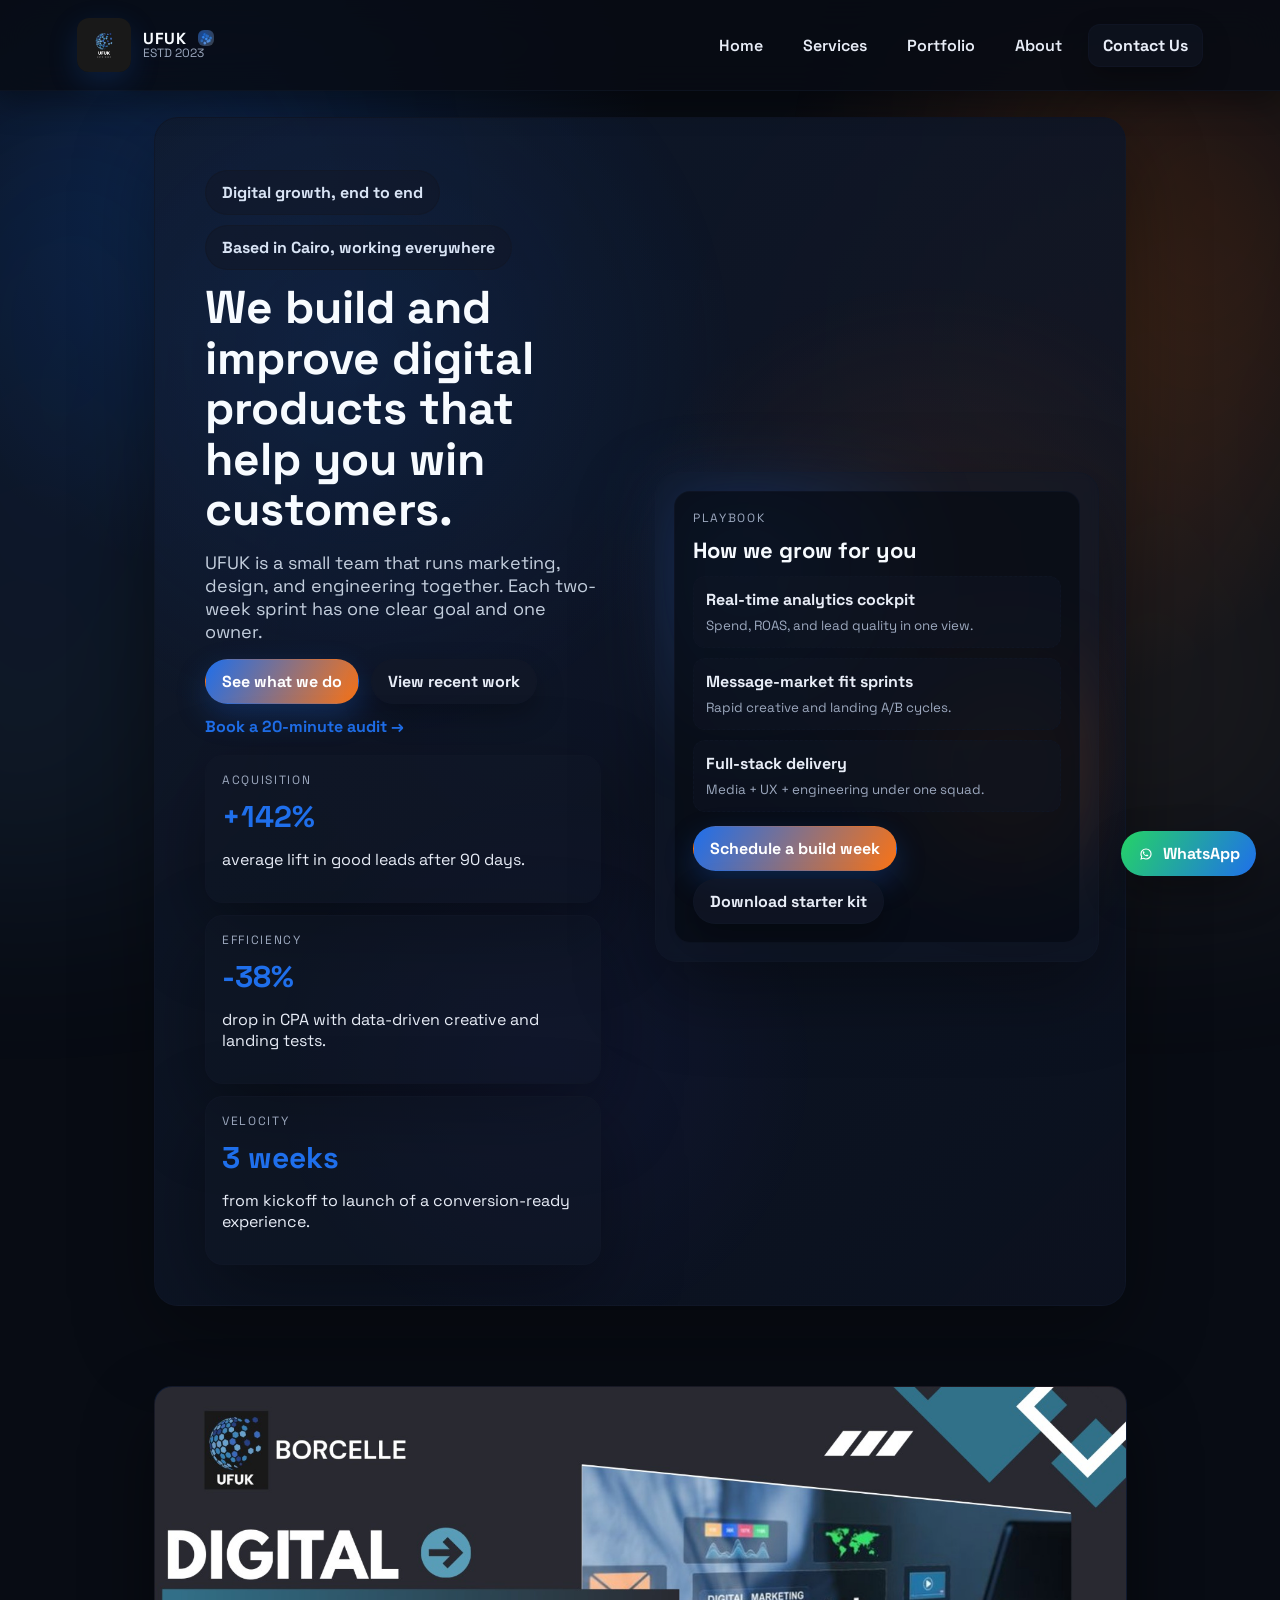
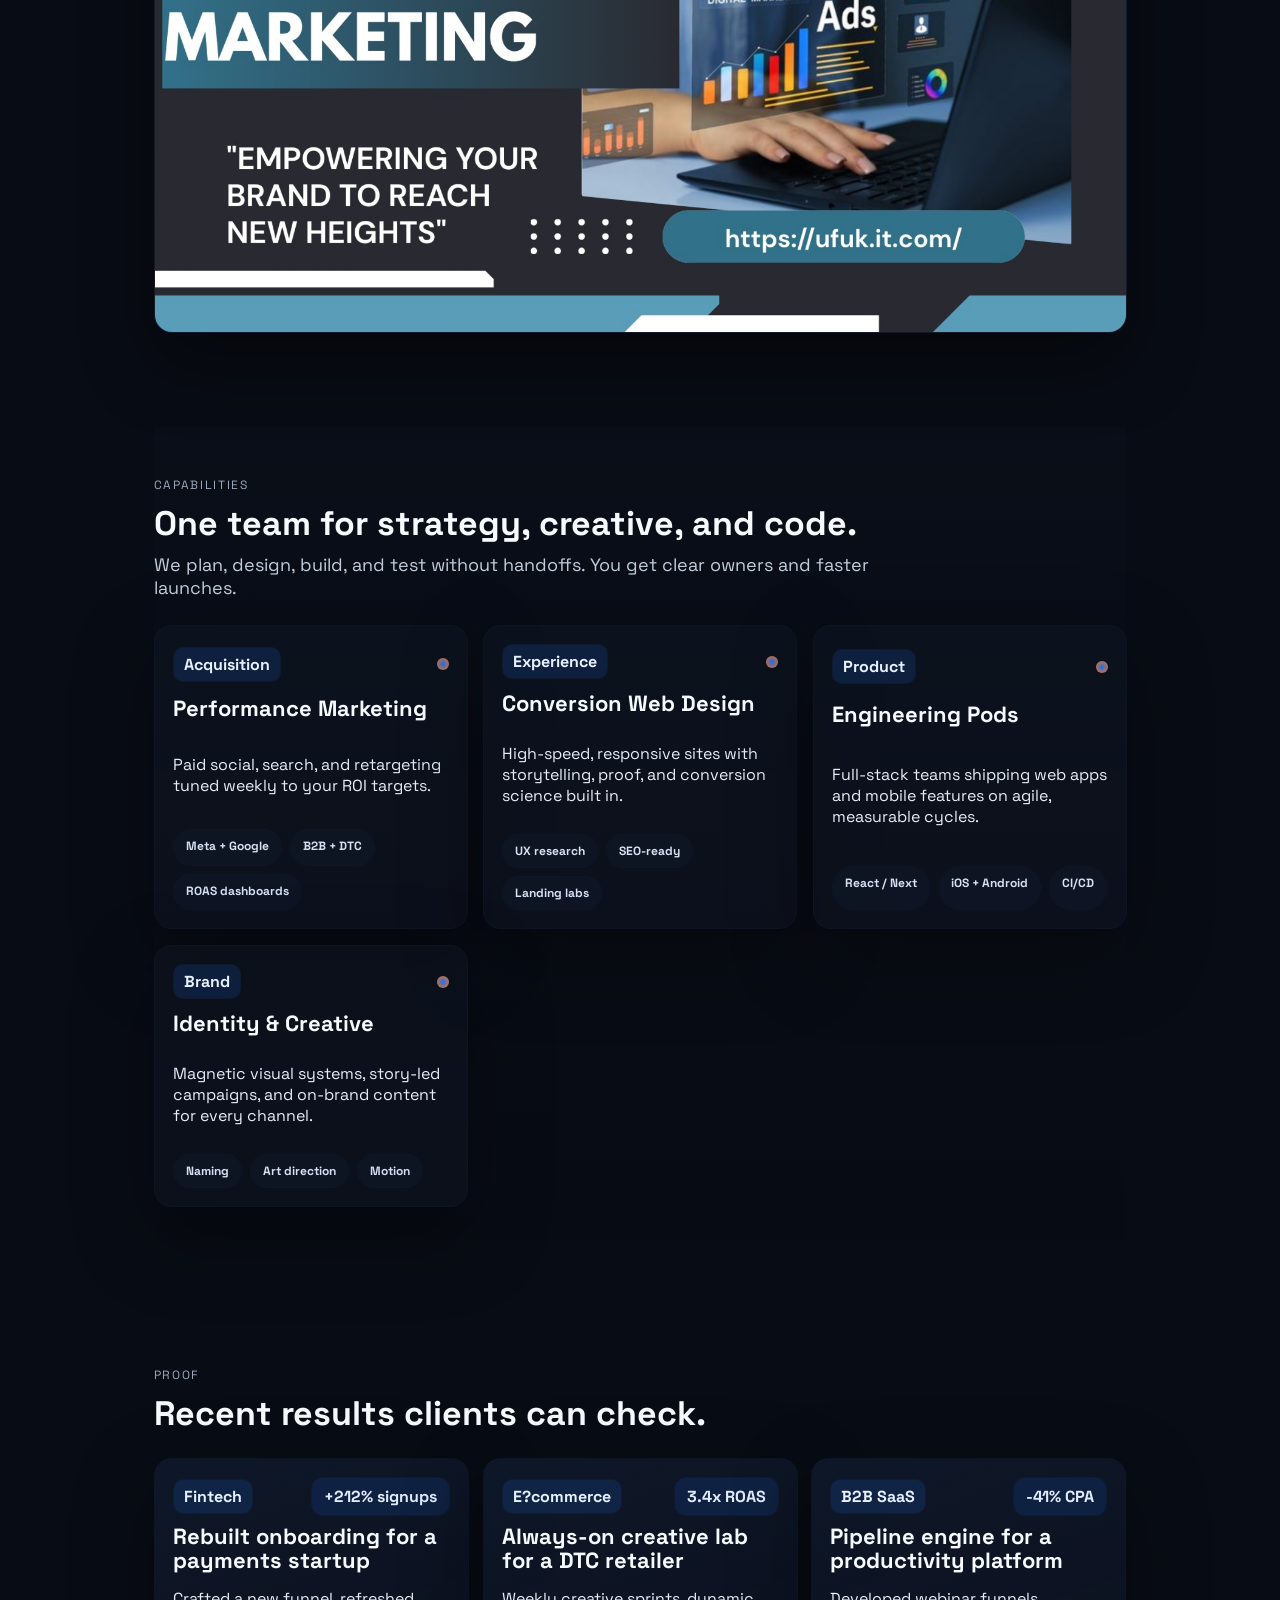
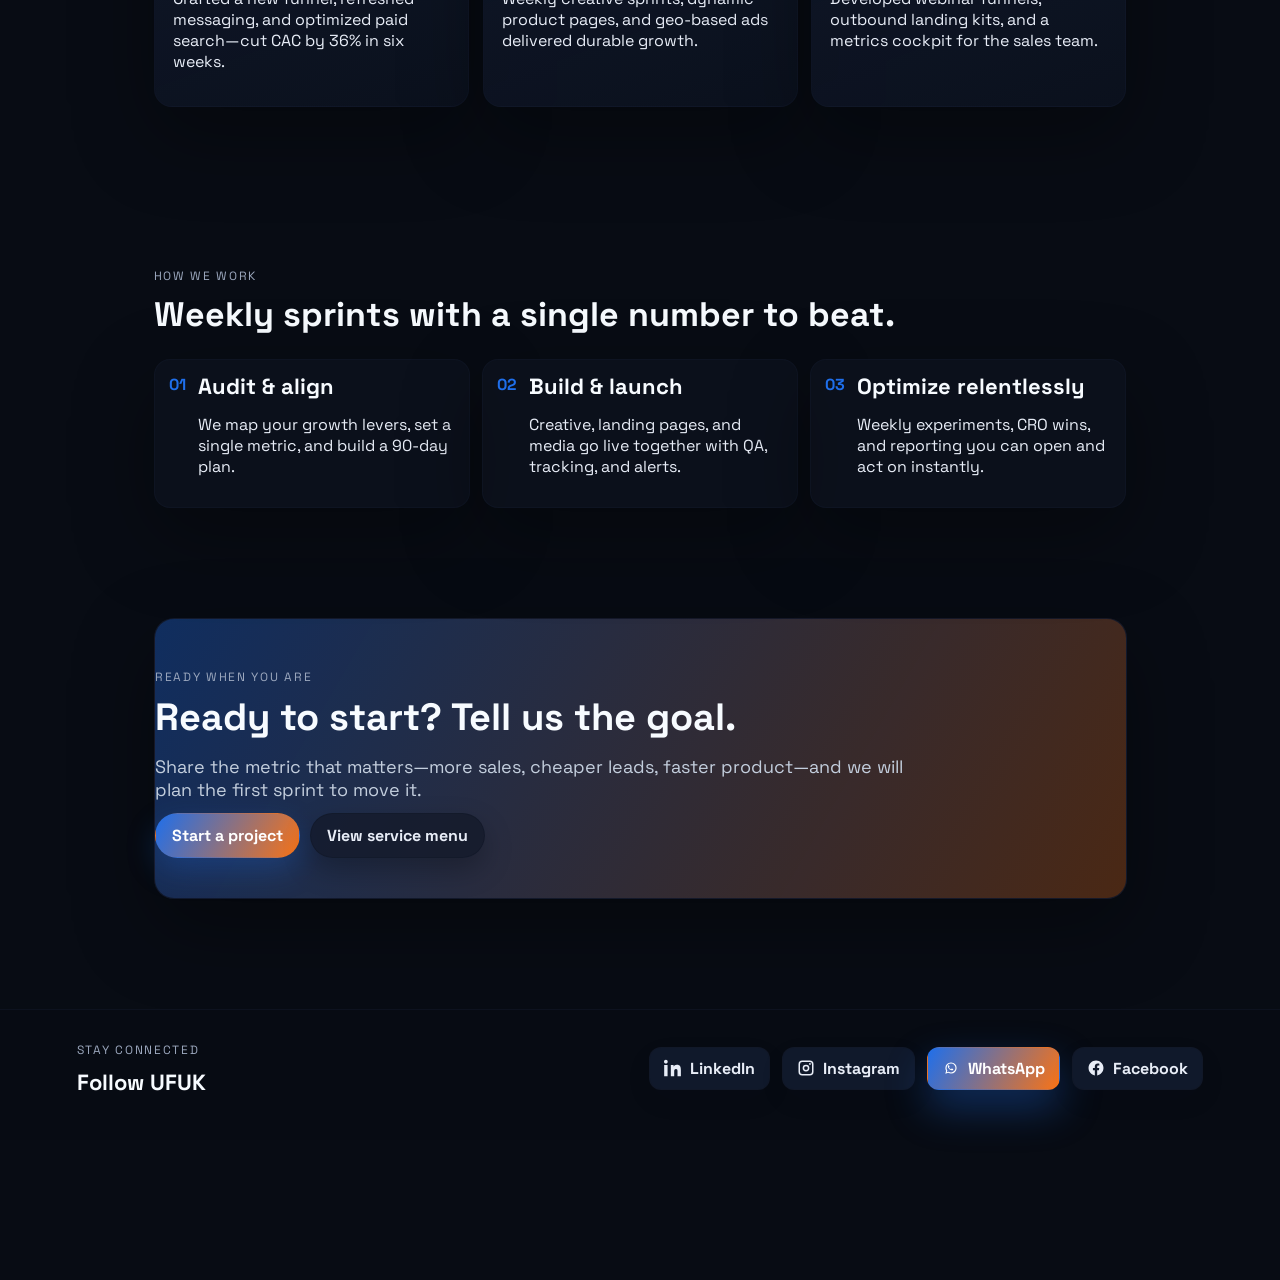
==== commit f90f0604: "update" ====
--- a/index.html
+++ b/index.html
@@ -30,7 +30,7 @@
 
     <header class="nav">
       <div class="brand">
-        <img src="logo.jpeg" alt="UFUK logo">
+        <img loading="lazy" src="logo.jpeg" alt="UFUK logo">
         <div class="brand-text">
           <span class="brand-name">UFUK <span class="logo-chip" aria-hidden="true"></span></span>
           <span class="brand-sub">ESTD 2023</span>
@@ -98,7 +98,7 @@
 
       <section class="section album-strip">
         <div class="album-frame tilt-card">
-          <img src="photo/home1.png" alt="Studio hero exploration in landscape layout">
+          <img loading="lazy" src="photo/home1.png" alt="Studio hero exploration in landscape layout">
         </div>
         <div class="album-caption">
           <span class="tag">Album</span>
@@ -260,6 +260,7 @@
     </footer>
   </div>
   <script src="script.js"></script>
+<a class='floating-cta' href='https://wa.me/6285122544088' target='_blank' rel='noreferrer'><svg aria-hidden='true' viewBox='0 0 32 32' fill='currentColor'><path d='M16.04 6.04A9.9 9.9 0 0 0 6 15.96c0 1.75.45 3.46 1.31 4.98l-1.39 5.09 5.22-1.37a9.9 9.9 0 0 0 4.9 1.27h.01A9.96 9.96 0 0 0 26 15.97a9.9 9.9 0 0 0-9.96-9.93Zm0 2.05c4.37 0 7.92 3.53 7.92 7.89a7.9 7.9 0 0 1-7.92 7.85 7.9 7.9 0 0 1-4.02-1.09l-.29-.17-3.1.82.83-3.02-.19-.31A7.86 7.86 0 0 1 8.1 16c0-4.36 3.57-7.9 7.94-7.9Zm-3.2 3.54c-.18-.4-.38-.41-.55-.42l-.47-.01c-.16 0-.42.06-.64.31-.22.24-.84.82-.84 2s.86 2.31.98 2.47c.12.16 1.65 2.63 4.07 3.58 2 .79 2.41.64 2.85.6.44-.04 1.4-.57 1.6-1.12.2-.55.2-1.01.14-1.11-.06-.1-.22-.16-.47-.28-.25-.12-1.47-.72-1.7-.8-.23-.08-.4-.12-.57.12-.17.24-.65.8-.8.97-.15.17-.3.18-.55.06-.25-.12-1.03-.38-1.96-1.2-.72-.64-1.2-1.43-1.34-1.67-.14-.24-.01-.37.1-.5.1-.1.25-.27.38-.4.12-.13.17-.22.25-.37.08-.16.04-.3-.02-.42-.06-.12-.54-1.29-.74-1.76Z'/></svg><span>WhatsApp</span></a>
 </body>
 </html>
 
@@ -270,3 +271,8 @@
 
 
 
+
+
+
+
+
--- a/style.css
+++ b/style.css
@@ -731,11 +731,26 @@
     padding: 18px;
   }
   .services-grid {
-    grid-template-columns: 1fr;
+    grid-template-columns: repeat(auto-fit, minmax(170px, 1fr));
   }
   .capsule-grid,
   .case-grid {
-    grid-template-columns: 1fr;
+    grid-template-columns: repeat(auto-fit, minmax(170px, 1fr));
+  }
+  .hero-actions {
+    display: grid;
+    grid-template-columns: repeat(auto-fit, minmax(160px, 1fr));
+    gap: 12px;
+    justify-items: stretch;
+  }
+  .hero-metrics {
+    grid-template-columns: repeat(auto-fit, minmax(150px, 1fr));
+    gap: 12px;
+  }
+  .hero-visual__cta {
+    display: grid;
+    grid-template-columns: repeat(auto-fit, minmax(150px, 1fr));
+    gap: 10px;
   }
   .capsule,
   .case-card,
@@ -743,18 +758,44 @@
     min-width: 0;
     width: 100%;
   }
-  .hero-actions,
   .cta-actions {
-    flex-wrap: wrap;
+    display: grid;
+    grid-template-columns: repeat(auto-fit, minmax(180px, 1fr));
     gap: 10px;
-  }
-  .hero-metrics {
-    grid-template-columns: repeat(auto-fit, minmax(160px, 1fr));
   }
   .folio-card,
   .quote-card,
   .blog-grid {
     width: 100%;
+  }
+}
+
+/* Floating WhatsApp CTA */
+.floating-cta {
+  position: fixed;
+  right: 16px;
+  bottom: 16px;
+  z-index: 50;
+  display: inline-flex;
+  align-items: center;
+  gap: 8px;
+  padding: 12px 16px;
+  border-radius: 999px;
+  background: linear-gradient(120deg, #25d366, #1f6feb);
+  color: #fff;
+  font-weight: 800;
+  text-decoration: none;
+  box-shadow: 0 16px 40px rgba(0, 0, 0, 0.3);
+}
+.floating-cta svg {
+  width: 18px;
+  height: 18px;
+  flex-shrink: 0;
+}
+@media (min-width: 1000px) {
+  .floating-cta {
+    right: 24px;
+    bottom: 24px;
   }
 }
 .reveal {
